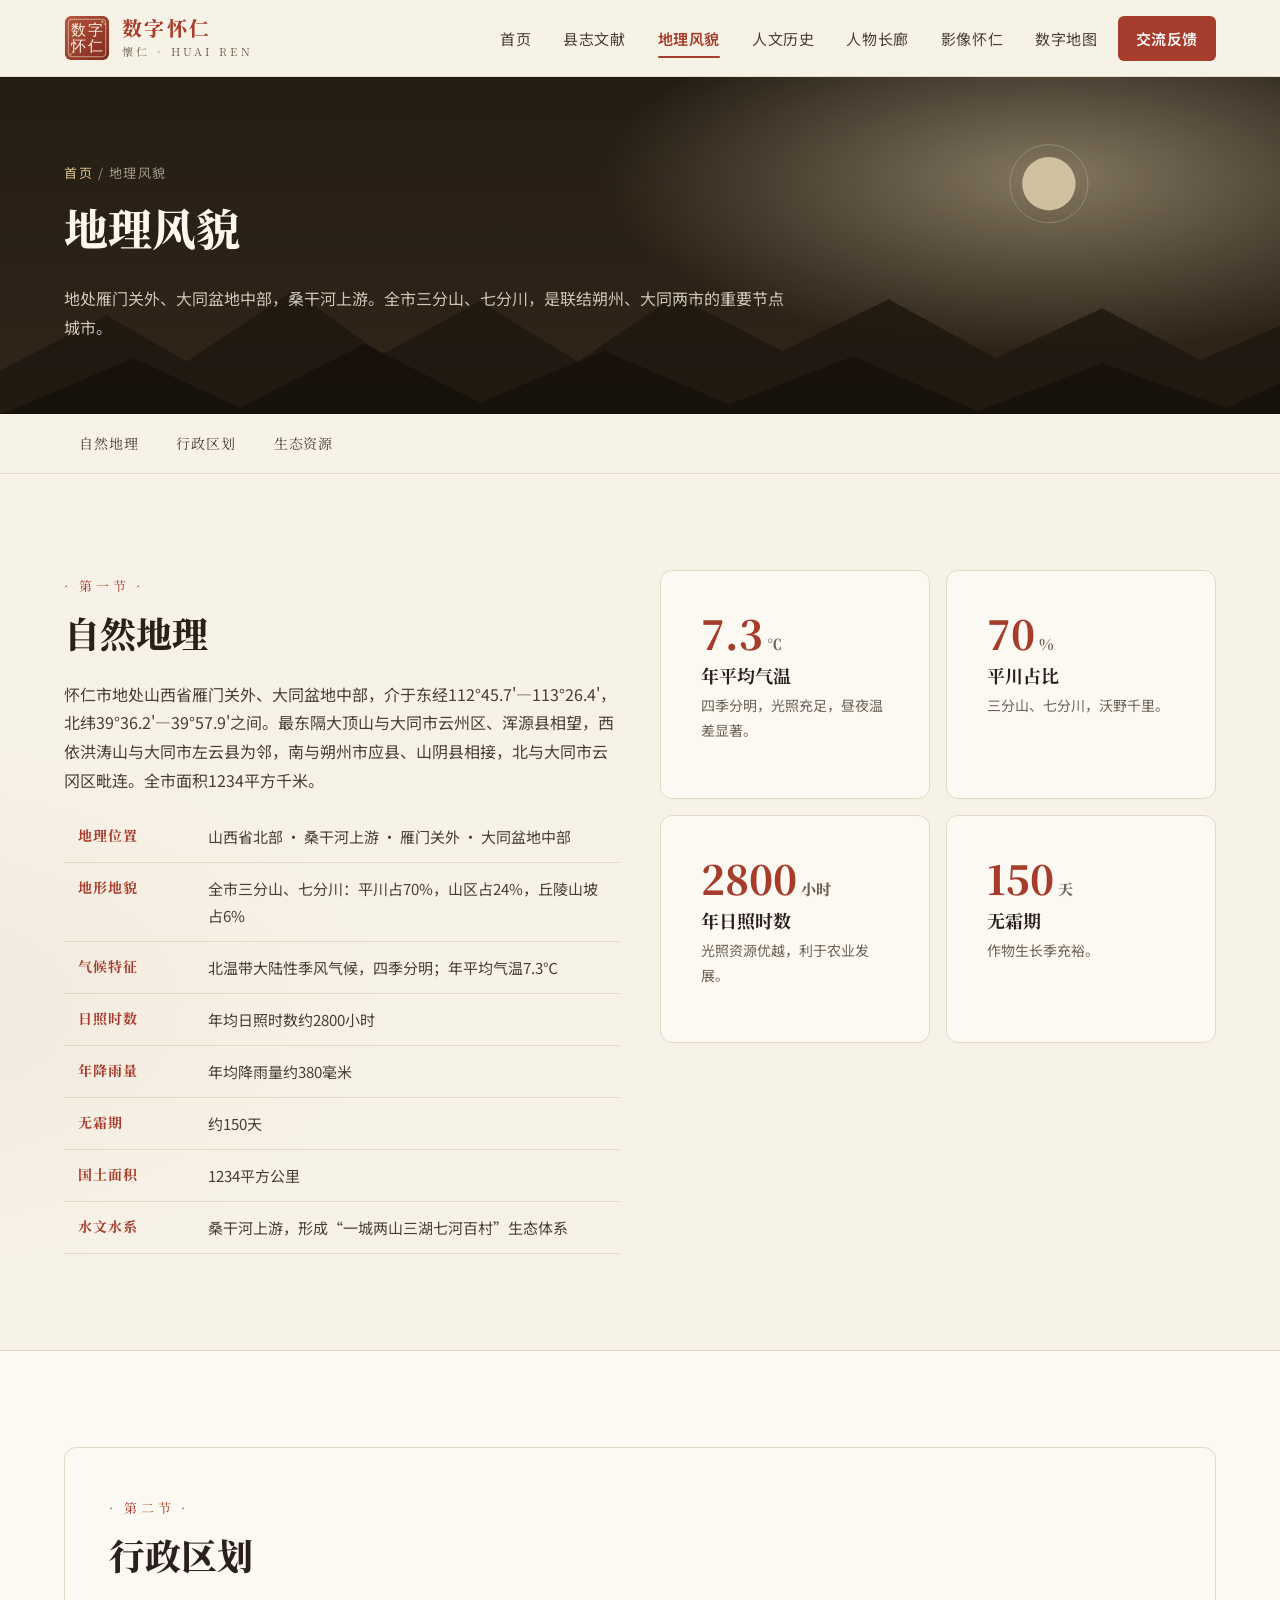
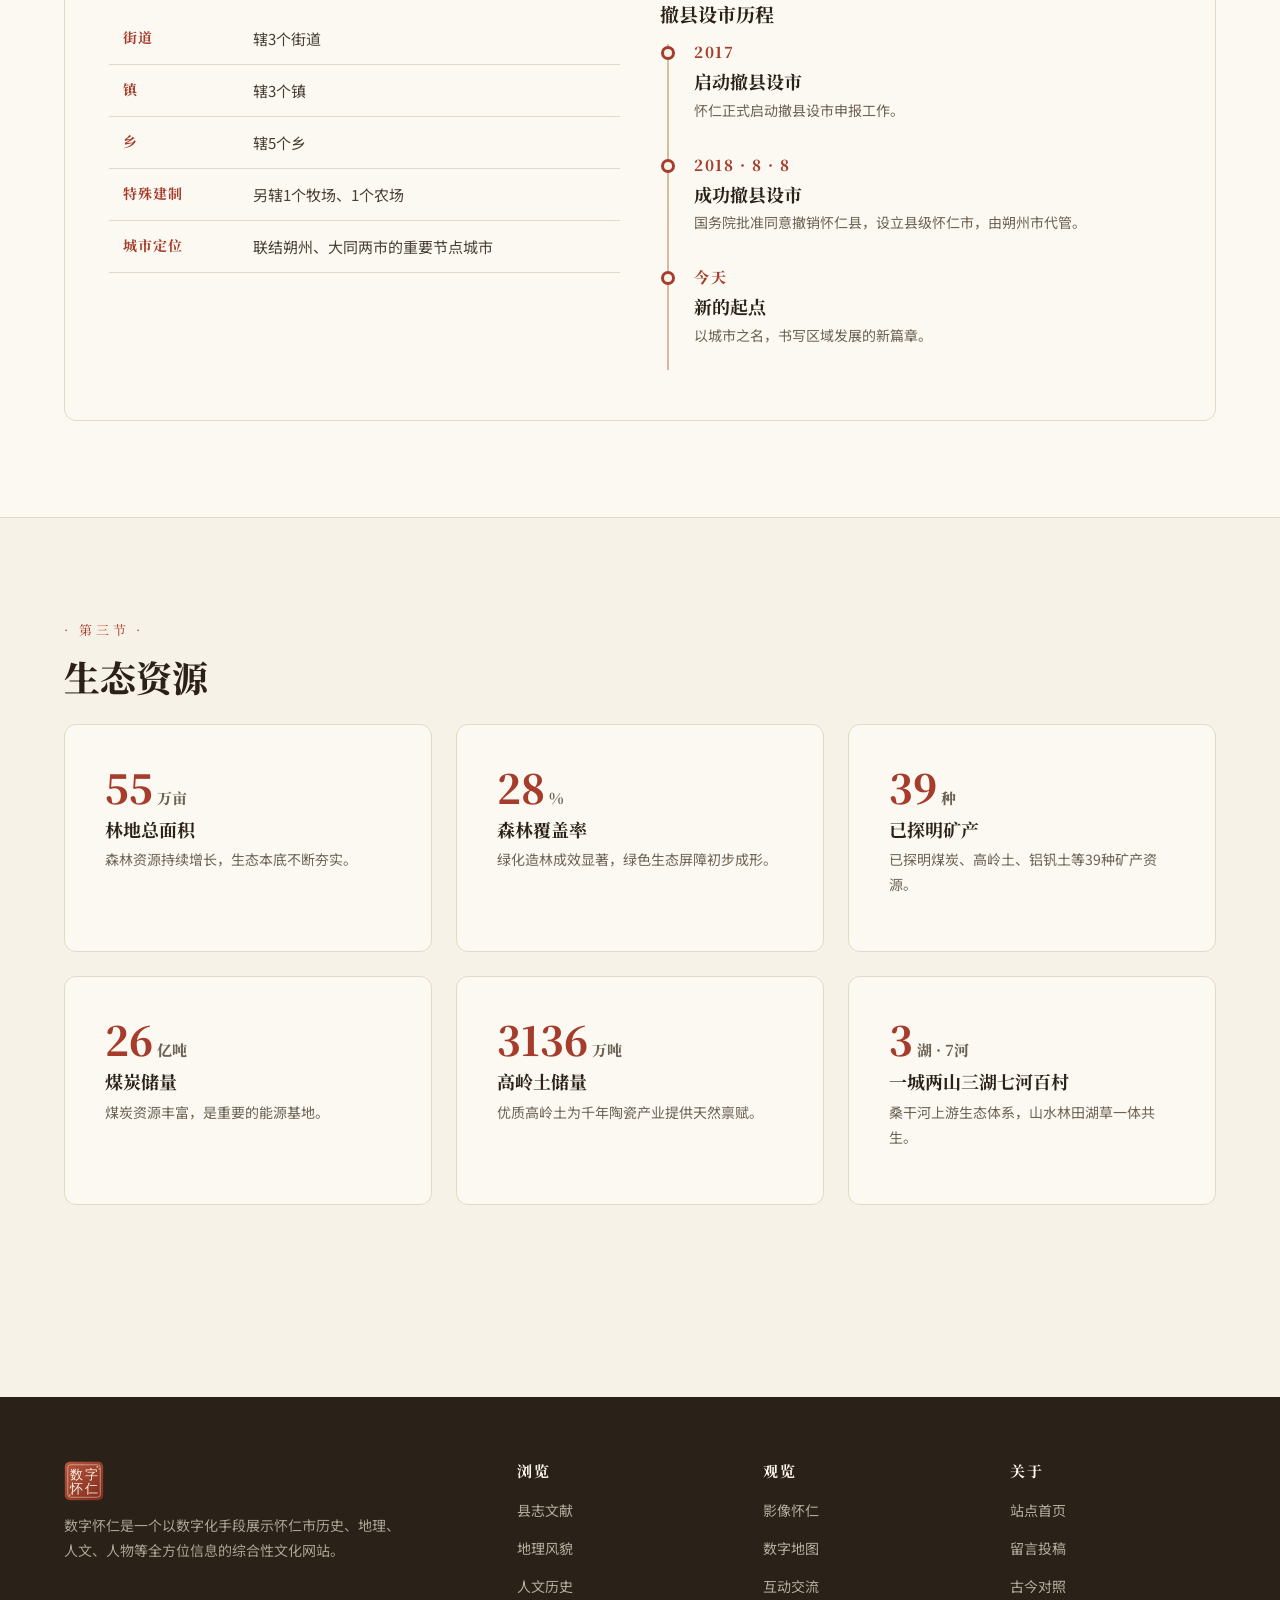
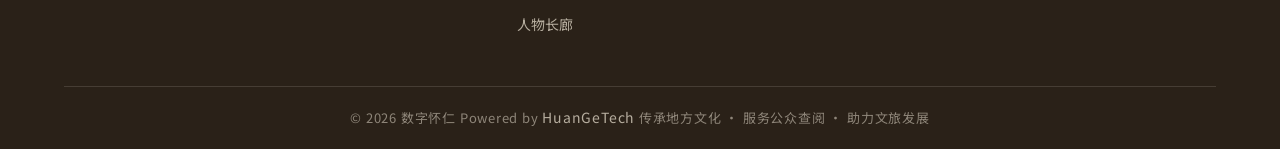
==== dili.html @ d7510fb6 "init" ====
<!DOCTYPE html>
<html lang="zh-CN">
<head>
<meta charset="UTF-8">
<meta name="viewport" content="width=device-width, initial-scale=1.0">
<title>地理风貌 · 数字怀仁</title>
<meta name="description" content="怀仁自然地理、行政区划与生态资源：一城两山三湖七河百村，三分山七分川的地理格局。">
<link rel="icon" href="assets/logo-seal.svg" type="image/svg+xml">
<link rel="preconnect" href="https://fonts.googleapis.com">
<link rel="preconnect" href="https://fonts.gstatic.com" crossorigin>
<link href="https://fonts.googleapis.com/css2?family=Noto+Sans+SC:wght@300;400;500;700&family=Noto+Serif+SC:wght@400;500;600;700;800&display=swap" rel="stylesheet">
<link rel="stylesheet" href="css/style.css">
</head>
<body>

<header class="site-header">
  <div class="container nav-inner">
    <a class="brand" href="index.html">
      <img class="brand-seal" src="assets/logo-seal.svg" alt="数字怀仁">
      <span class="brand-text">
        <span class="brand-title">数字怀仁</span><br>
        <span class="brand-sub">懷仁 · HUAI REN</span>
      </span>
    </a>
    <button class="nav-toggle" aria-label="打开菜单"><span></span><span></span><span></span></button>
    <nav class="nav">
      <a href="index.html" data-page="index.html">首页</a>
      <a href="zhixian.html" data-page="zhixian.html">县志文献</a>
      <a href="dili.html" data-page="dili.html">地理风貌</a>
      <a href="renwen.html" data-page="renwen.html">人文历史</a>
      <a href="renwu.html" data-page="renwu.html">人物长廊</a>
      <a href="yingxiang.html" data-page="yingxiang.html">影像怀仁</a>
      <a href="ditu.html" data-page="ditu.html">数字地图</a>
      <a class="nav-cta" href="hudong.html" data-page="hudong.html">交流反馈</a>
    </nav>
  </div>
</header>

<section class="page-hero">
  <img class="hero-art" src="assets/hero-ink.svg" alt="">
  <div class="container" style="position:relative">
    <p class="crumb"><a href="index.html">首页</a> / 地理风貌</p>
    <h1>地理风貌</h1>
    <p class="page-desc">地处雁门关外、大同盆地中部，桑干河上游。全市三分山、七分川，是联结朔州、大同两市的重要节点城市。</p>
  </div>
</section>

<nav class="sub-nav" aria-label="地理风貌子栏目">
  <div class="sub-nav-inner">
    <a href="#ziran">自然地理</a>
    <a href="#xingzheng">行政区划</a>
    <a href="#shengtai">生态资源</a>
  </div>
</nav>

<main>
  <!-- 自然地理 -->
  <section id="ziran" class="section">
    <div class="container">
      <div class="kv-grid">
        <div data-reveal>
          <span class="section-eyebrow">· 第一节 ·</span>
          <h2 class="section-title">自然地理</h2>
          <p style="color:var(--ink-2)">怀仁市地处山西省雁门关外、大同盆地中部，介于东经112°45.7'—113°26.4'，北纬39°36.2'—39°57.9'之间。最东隔大顶山与大同市云州区、浑源县相望，西依洪涛山与大同市左云县为邻，南与朔州市应县、山阴县相接，北与大同市云冈区毗连。全市面积1234平方千米。</p>
          <table class="kv-table" style="margin-top:16px">
            <tr><th>地理位置</th><td>山西省北部 · 桑干河上游 · 雁门关外 · 大同盆地中部</td></tr>
            <tr><th>地形地貌</th><td>全市三分山、七分川：平川占70%，山区占24%，丘陵山坡占6%</td></tr>
            <tr><th>气候特征</th><td>北温带大陆性季风气候，四季分明；年平均气温7.3℃</td></tr>
            <tr><th>日照时数</th><td>年均日照时数约2800小时</td></tr>
            <tr><th>年降雨量</th><td>年均降雨量约380毫米</td></tr>
            <tr><th>无霜期</th><td>约150天</td></tr>
            <tr><th>国土面积</th><td>1234平方公里</td></tr>
            <tr><th>水文水系</th><td>桑干河上游，形成“一城两山三湖七河百村”生态体系</td></tr>
          </table>
        </div>
        <div data-reveal>
          <div style="display:grid;grid-template-columns:1fr 1fr;gap:16px">
            <div class="info-card">
              <div class="ic-num">7.3<small>℃</small></div>
              <h3>年平均气温</h3>
              <p>四季分明，光照充足，昼夜温差显著。</p>
            </div>
            <div class="info-card">
              <div class="ic-num">70<small>%</small></div>
              <h3>平川占比</h3>
              <p>三分山、七分川，沃野千里。</p>
            </div>
            <div class="info-card">
              <div class="ic-num">2800<small>小时</small></div>
              <h3>年日照时数</h3>
              <p>光照资源优越，利于农业发展。</p>
            </div>
            <div class="info-card">
              <div class="ic-num">150<small>天</small></div>
              <h3>无霜期</h3>
              <p>作物生长季充裕。</p>
            </div>
          </div>
        </div>
      </div>
    </div>
  </section>

  <!-- 行政区划 -->
  <section id="xingzheng" class="section section-paper">
    <div class="container">
      <div class="article" data-reveal>
        <span class="section-eyebrow">· 第二节 ·</span>
        <h2 class="section-title">行政区划</h2>
        <div class="kv-grid" style="margin-top:20px">
          <div>
            <table class="kv-table">
              <tr><th>街道</th><td>辖3个街道</td></tr>
              <tr><th>镇</th><td>辖3个镇</td></tr>
              <tr><th>乡</th><td>辖5个乡</td></tr>
              <tr><th>特殊建制</th><td>另辖1个牧场、1个农场</td></tr>
              <tr><th>城市定位</th><td>联结朔州、大同两市的重要节点城市</td></tr>
            </table>
          </div>
          <div>
            <h3 style="font-size:19px">撤县设市历程</h3>
            <ul class="timeline">
              <li>
                <span class="tl-year">2017</span>
                <span class="tl-title">启动撤县设市</span>
                <p>怀仁正式启动撤县设市申报工作。</p>
              </li>
              <li>
                <span class="tl-year">2018 · 8 · 8</span>
                <span class="tl-title">成功撤县设市</span>
                <p>国务院批准同意撤销怀仁县，设立县级怀仁市，由朔州市代管。</p>
              </li>
              <li>
                <span class="tl-year">今天</span>
                <span class="tl-title">新的起点</span>
                <p>以城市之名，书写区域发展的新篇章。</p>
              </li>
            </ul>
          </div>
        </div>
      </div>
    </div>
  </section>

  <!-- 生态资源 -->
  <section id="shengtai" class="section">
    <div class="container">
      <span class="section-eyebrow" data-reveal>· 第三节 ·</span>
      <h2 class="section-title" data-reveal>生态资源</h2>
      <div class="cards-grid cols-3" style="margin-top:16px">
        <div class="info-card" data-reveal>
          <div class="ic-num">55<small>万亩</small></div>
          <h3>林地总面积</h3>
          <p>森林资源持续增长，生态本底不断夯实。</p>
        </div>
        <div class="info-card" data-reveal>
          <div class="ic-num">28<small>%</small></div>
          <h3>森林覆盖率</h3>
          <p>绿化造林成效显著，绿色生态屏障初步成形。</p>
        </div>
        <div class="info-card" data-reveal>
          <div class="ic-num">39<small>种</small></div>
          <h3>已探明矿产</h3>
          <p>已探明煤炭、高岭土、铝钒土等39种矿产资源。</p>
        </div>
        <div class="info-card" data-reveal>
          <div class="ic-num">26<small>亿吨</small></div>
          <h3>煤炭储量</h3>
          <p>煤炭资源丰富，是重要的能源基地。</p>
        </div>
        <div class="info-card" data-reveal>
          <div class="ic-num">3136<small>万吨</small></div>
          <h3>高岭土储量</h3>
          <p>优质高岭土为千年陶瓷产业提供天然禀赋。</p>
        </div>
        <div class="info-card" data-reveal>
          <div class="ic-num">3<small>湖 · 7河</small></div>
          <h3>一城两山三湖七河百村</h3>
          <p>桑干河上游生态体系，山水林田湖草一体共生。</p>
        </div>
      </div>
    </div>
  </section>
</main>

<footer class="site-footer">
  <div class="container">
    <div class="foot-grid">
      <div class="foot-about">
        <img class="foot-seal" src="assets/logo-seal.svg" alt="数字怀仁">
        <p>数字怀仁是一个以数字化手段展示怀仁市历史、地理、人文、人物等全方位信息的综合性文化网站。</p>
      </div>
      <div>
        <h4>浏览</h4>
        <ul>
          <li><a href="zhixian.html">县志文献</a></li>
          <li><a href="dili.html">地理风貌</a></li>
          <li><a href="renwen.html">人文历史</a></li>
          <li><a href="renwu.html">人物长廊</a></li>
        </ul>
      </div>
      <div>
        <h4>观览</h4>
        <ul>
          <li><a href="yingxiang.html">影像怀仁</a></li>
          <li><a href="ditu.html">数字地图</a></li>
          <li><a href="hudong.html">互动交流</a></li>
        </ul>
      </div>
      <div>
        <h4>关于</h4>
        <ul>
          <li><a href="index.html">站点首页</a></li>
          <li><a href="hudong.html#liuyan">留言投稿</a></li>
          <li><a href="ditu.html">古今对照</a></li>
        </ul>
      </div>
    </div>
    <div class="foot-bottom">
       © <span data-year>2026</span> 数字怀仁 Powered by <a href="https://huangetech.com">HuanGeTech</a> 传承地方文化 · 服务公众查阅 · 助力文旅发展 
    </div>
    </div>
  </div>
</footer>

<button class="to-top" aria-label="回到顶部">
  <svg width="18" height="18" viewBox="0 0 24 24" fill="none" stroke="currentColor" stroke-width="2" stroke-linecap="round" stroke-linejoin="round"><path d="M12 19V5M5 12l7-7 7 7"/></svg>
</button>

<script src="js/main.js"></script>
</body>
</html>
---- css/style.css ----
/* ============================================================
   数字怀仁 · 设计系统
   Theme: 古籍雅韵 Ink & Paper Editorial
   Paper 宣纸 / Ink 墨 / Vermilion 朱砂 / Gold 藤黄
   ============================================================ */

:root {
  /* surfaces */
  --paper: #f7f2e7;
  --paper-2: #fbf9f2;
  --paper-dark: #2a2118;
  --paper-dark-2: #3a2f22;

  /* ink text */
  --ink: #2b2118;
  --ink-2: #4a3e33;
  --ink-3: #6e6254;
  --ink-rev: #f2ead9;

  /* brand */
  --vermilion: #a63c2b;
  --vermilion-dark: #8a2f21;
  --vermilion-soft: #d9b8a0;
  --gold: #b8872c;
  --gold-soft: #dcc48a;

  /* lines */
  --border: #e3d9c5;
  --border-2: #cfc0a4;

  /* effects */
  --shadow-sm: 0 1px 2px rgba(42, 33, 24, 0.06);
  --shadow-md: 0 6px 18px rgba(42, 33, 24, 0.08);
  --shadow-lg: 0 16px 40px rgba(42, 33, 24, 0.14);
  --radius-sm: 6px;
  --radius-md: 12px;
  --radius-lg: 20px;

  /* type */
  --font-serif: "Noto Serif SC", "Songti SC", "STSong", "SimSun", serif;
  --font-sans: "Noto Sans SC", "PingFang SC", "Microsoft YaHei", "Microsoft YaHei UI", sans-serif;

  /* layout rhythm */
  --container: 1200px;
  --nav-h: 76px;
  --space-1: 8px;
  --space-2: 16px;
  --space-3: 24px;
  --space-4: 40px;
  --space-5: 64px;
  --space-6: 96px;
}

/* ---------- Reset ---------- */
*, *::before, *::after { box-sizing: border-box; }
html { scroll-behavior: smooth; scroll-padding-top: calc(var(--nav-h) + 12px); }
body {
  margin: 0;
  font-family: var(--font-sans);
  font-size: 16px;
  line-height: 1.8;
  color: var(--ink);
  background:
    radial-gradient(1200px 600px at 100% -100px, rgba(184, 135, 44, 0.06), transparent 60%),
    radial-gradient(900px 500px at -100px 30%, rgba(166, 60, 43, 0.05), transparent 55%),
    var(--paper);
  -webkit-font-smoothing: antialiased;
}
h1, h2, h3, h4, h5, h6 {
  font-family: var(--font-serif);
  line-height: 1.35;
  margin: 0 0 0.6em;
  color: var(--ink);
  font-weight: 700;
}
p { margin: 0 0 1em; }
a { color: var(--vermilion); text-decoration: none; transition: color 0.2s ease; }
a:hover { color: var(--vermilion-dark); }
img, svg { max-width: 100%; display: block; }
ul, ol { padding-left: 1.4em; }
::selection { background: rgba(166, 60, 43, 0.16); }

.container { max-width: var(--container); margin: 0 auto; padding: 0 var(--space-3); }

.u-serif { font-family: var(--font-serif); }

/* ============================================================
   Header / Nav
   ============================================================ */
.site-header {
  position: sticky;
  top: 0;
  z-index: 100;
  background: rgba(247, 242, 231, 0.92);
  backdrop-filter: blur(10px);
  border-bottom: 1px solid var(--border);
}
.nav-inner {
  height: var(--nav-h);
  display: flex;
  align-items: center;
  justify-content: space-between;
  gap: var(--space-3);
}
.brand { display: flex; align-items: center; gap: 12px; flex-shrink: 0; }
.brand-seal { width: 46px; height: 46px; border-radius: 9px; overflow: hidden; flex-shrink: 0; }
.brand-text { line-height: 1.2; }
.brand-title {
  font-family: var(--font-serif);
  font-size: 20px;
  font-weight: 800;
  letter-spacing: 0.12em;
  color: var(--vermilion);
}
.brand-sub { font-size: 11px; color: var(--ink-3); letter-spacing: 0.3em; font-family: var(--font-serif); }

.nav { display: flex; align-items: center; gap: calc(var(--space-1)); }
.nav > a {
  position: relative;
  padding: 8px 12px;
  font-size: 15px;
  color: var(--ink-2);
  border-radius: var(--radius-sm);
  letter-spacing: 0.04em;
}
.nav > a:hover { color: var(--vermilion); background: rgba(166, 60, 43, 0.06); }
.nav > a.is-current { color: var(--vermilion); font-weight: 600; }
.nav > a.is-current::after {
  content: "";
  position: absolute;
  left: 12px; right: 12px; bottom: 2px;
  height: 2px;
  background: var(--vermilion);
  border-radius: 2px;
}
.nav-cta {
  background: var(--vermilion);
  color: #fff !important;
  padding: 9px 18px !important;
  font-weight: 600;
  letter-spacing: 0.06em;
}
.nav-cta:hover { background: var(--vermilion-dark); color: #fff !important; }

.nav-toggle {
  display: none;
  flex-direction: column;
  gap: 5px;
  background: none;
  border: none;
  padding: 12px;
  cursor: pointer;
}
.nav-toggle span {
  width: 22px; height: 2px;
  background: var(--ink);
  border-radius: 2px;
  transition: transform 0.25s, opacity 0.25s;
}
body.menu-open .nav-toggle span:nth-child(1) { transform: translateY(7px) rotate(45deg); }
body.menu-open .nav-toggle span:nth-child(2) { opacity: 0; }
body.menu-open .nav-toggle span:nth-child(3) { transform: translateY(-7px) rotate(-45deg); }

/* ============================================================
   Buttons
   ============================================================ */
.btn {
  display: inline-flex;
  align-items: center;
  gap: 8px;
  padding: 11px 22px;
  border-radius: var(--radius-sm);
  border: 1px solid transparent;
  font-size: 15px;
  font-weight: 600;
  letter-spacing: 0.06em;
  cursor: pointer;
  transition: all 0.22s ease;
  font-family: var(--font-sans);
}
.btn-primary { background: var(--vermilion); color: #fff; }
.btn-primary:hover { background: var(--vermilion-dark); color: #fff; transform: translateY(-1px); box-shadow: var(--shadow-md); }
.btn-ghost { background: transparent; color: var(--ink); border-color: var(--border-2); }
.btn-ghost:hover { border-color: var(--vermilion); color: var(--vermilion); }
.btn-outline-light { background: transparent; color: var(--ink-rev); border-color: rgba(242, 234, 217, 0.5); }
.btn-outline-light:hover { border-color: #fff; color: #fff; }

/* ============================================================
   Hero
   ============================================================ */
.hero {
  position: relative;
  overflow: hidden;
  background: var(--paper-dark);
  color: var(--ink-rev);
}
.hero-art {
  position: absolute;
  inset: 0;
  opacity: 0.9;
}
.hero-content {
  position: relative;
  padding: 120px 0 96px;
  max-width: 780px;
}
.hero-kicker {
  display: inline-flex;
  align-items: center;
  gap: 10px;
  font-family: var(--font-serif);
  letter-spacing: 0.35em;
  font-size: 13px;
  color: var(--gold-soft);
  margin-bottom: var(--space-3);
}
.hero-kicker::before {
  content: "";
  width: 34px; height: 1px;
  background: var(--gold);
}
.hero h1 {
  font-size: clamp(38px, 6vw, 64px);
  color: #fdf8ec;
  margin-bottom: 20px;
  line-height: 1.25;
}
.hero h1 .u-hl { color: var(--gold-soft); }
.hero-lead {
  font-size: clamp(16px, 2vw, 18px);
  color: rgba(242, 234, 217, 0.85);
  max-width: 620px;
  margin-bottom: var(--space-4);
}
.hero-actions { display: flex; gap: var(--space-2); flex-wrap: wrap; }
.hero-stats {
  position: relative;
  display: grid;
  grid-template-columns: repeat(4, 1fr);
  border-top: 1px solid rgba(242, 234, 217, 0.18);
  margin-top: var(--space-5);
  padding-top: var(--space-4);
  gap: var(--space-3);
}
.hero-stat { text-align: center; }
.hero-stat b {
  display: block;
  font-family: var(--font-serif);
  font-size: 34px;
  font-weight: 800;
  color: #fdf8ec;
  line-height: 1.2;
}
.hero-stat span {
  font-size: 13px;
  color: rgba(242, 234, 217, 0.7);
  letter-spacing: 0.14em;
}

/* ============================================================
   Sections
   ============================================================ */
.section { padding: var(--space-6) 0; }
.section-paper { background: var(--paper-2); border-top: 1px solid var(--border); border-bottom: 1px solid var(--border); }
.section-head { max-width: 640px; margin-bottom: var(--space-5); }
.section-eyebrow {
  display: inline-block;
  font-family: var(--font-serif);
  font-size: 13px;
  letter-spacing: 0.3em;
  color: var(--vermilion);
  margin-bottom: 12px;
}
.section-title { font-size: clamp(26px, 4vw, 36px); font-weight: 800; }
.section-sub { color: var(--ink-3); font-size: 16px; }

/* ============================================================
   Module cards (home)
   ============================================================ */
.mod-grid {
  display: grid;
  grid-template-columns: repeat(4, 1fr);
  gap: var(--space-3);
}
.mod-card {
  position: relative;
  display: flex;
  flex-direction: column;
  padding: var(--space-4) var(--space-3);
  background: var(--paper-2);
  border: 1px solid var(--border);
  border-radius: var(--radius-md);
  transition: all 0.28s ease;
  overflow: hidden;
  color: var(--ink);
}
.mod-card::before {
  content: "";
  position: absolute;
  inset: 0 0 auto 0;
  height: 3px;
  background: linear-gradient(90deg, var(--vermilion), var(--gold));
  opacity: 0;
  transition: opacity 0.28s;
}
.mod-card:hover {
  transform: translateY(-4px);
  box-shadow: var(--shadow-md);
  border-color: var(--border-2);
}
.mod-card:hover::before { opacity: 1; }
.mod-card .mod-tag {
  font-family: var(--font-serif);
  font-size: 12px;
  letter-spacing: 0.28em;
  color: var(--vermilion);
  margin-bottom: 14px;
}
.mod-card h3 { font-size: 21px; margin-bottom: 8px; }
.mod-card p { color: var(--ink-3); font-size: 14px; margin-bottom: 18px; flex-grow: 1; }
.mod-card .mod-more { font-size: 13px; font-weight: 600; letter-spacing: 0.1em; }
.mod-card .mod-more::after { content: "→"; margin-left: 6px; transition: margin-left 0.22s; }
.mod-card:hover .mod-more::after { margin-left: 12px; }

/* ============================================================
   Page hero (sub pages)
   ============================================================ */
.page-hero {
  position: relative;
  background: var(--paper-dark);
  color: var(--ink-rev);
  padding: 84px 0 56px;
  overflow: hidden;
}
.page-hero .crumb {
  font-size: 13px;
  letter-spacing: 0.12em;
  color: rgba(242, 234, 217, 0.6);
  margin-bottom: 14px;
}
.page-hero .crumb a { color: var(--gold-soft); }
.page-hero h1 {
  color: #fdf8ec;
  font-size: clamp(30px, 4.5vw, 44px);
  font-weight: 800;
}
.page-hero .page-desc {
  max-width: 720px;
  color: rgba(242, 234, 217, 0.82);
  font-size: 16px;
}

/* Sub nav (anchors) */
.sub-nav {
  position: sticky;
  top: var(--nav-h);
  z-index: 50;
  background: rgba(247, 242, 231, 0.95);
  backdrop-filter: blur(8px);
  border-bottom: 1px solid var(--border);
}
.sub-nav-inner {
  display: flex;
  gap: var(--space-1);
  overflow-x: auto;
  padding: 10px var(--space-3);
  max-width: var(--container);
  margin: 0 auto;
  scrollbar-width: none;
}
.sub-nav-inner::-webkit-scrollbar { display: none; }
.sub-nav-inner a {
  flex-shrink: 0;
  font-family: var(--font-serif);
  font-size: 14px;
  color: var(--ink-2);
  padding: 6px 14px;
  border-radius: 999px;
  border: 1px solid transparent;
  letter-spacing: 0.06em;
}
.sub-nav-inner a:hover { color: var(--vermilion); border-color: var(--border-2); }

/* ============================================================
   Content blocks
   ============================================================ */
.prose { max-width: 800px; }
.prose p { color: var(--ink-2); font-size: 16px; }
.prose strong { color: var(--vermilion); }
.prose h2, .prose h3 { margin-top: 1.6em; }

.article {
  background: var(--paper-2);
  border: 1px solid var(--border);
  border-radius: var(--radius-md);
  padding: clamp(24px, 4vw, 44px);
}
.article-lead {
  font-size: 18px;
  color: var(--ink);
  border-left: 3px solid var(--vermilion);
  padding-left: 16px;
  line-height: 1.9;
  font-family: var(--font-serif);
}

.kv-grid { display: grid; grid-template-columns: 1fr 1fr; gap: var(--space-4); align-items: start; }
.kv-table { width: 100%; border-collapse: collapse; margin-top: 12px; }
.kv-table th, .kv-table td { text-align: left; padding: 12px 14px; border-bottom: 1px solid var(--border); vertical-align: top; }
.kv-table th { width: 130px; font-family: var(--font-serif); color: var(--vermilion); font-weight: 700; font-size: 14px; letter-spacing: 0.08em; }
.kv-table td { color: var(--ink-2); font-size: 15px; }

/* Info cards */
.info-card {
  background: var(--paper-2);
  border: 1px solid var(--border);
  border-radius: var(--radius-md);
  padding: var(--space-4);
  transition: box-shadow 0.25s;
}
.info-card:hover { box-shadow: var(--shadow-md); }
.info-card .ic-num {
  font-family: var(--font-serif);
  font-size: 40px;
  font-weight: 800;
  color: var(--vermilion);
  line-height: 1.1;
}
.info-card .ic-num small { font-size: 15px; color: var(--ink-3); margin-left: 4px; }
.info-card h3 { font-size: 18px; margin: 8px 0 6px; }
.info-card p { color: var(--ink-3); font-size: 14px; }

/* Highlight banner */
.spot-banner {
  background: linear-gradient(135deg, var(--vermilion) 0%, var(--vermilion-dark) 100%);
  color: #fff;
  border-radius: var(--radius-lg);
  padding: var(--space-5);
  position: relative;
  overflow: hidden;
}
.spot-banner::after {
  content: "旺";
  position: absolute;
  right: -20px; bottom: -60px;
  font-family: var(--font-serif);
  font-size: 260px;
  color: rgba(255, 255, 255, 0.08);
  line-height: 1;
}
.spot-banner .tag {
  font-family: var(--font-serif);
  letter-spacing: 0.3em;
  font-size: 12px;
  color: rgba(255, 255, 255, 0.85);
  border: 1px solid rgba(255,255,255,0.4);
  padding: 4px 12px;
  border-radius: 999px;
  display: inline-block;
  margin-bottom: 16px;
}
.spot-banner h2 { color: #fff; font-size: clamp(24px, 3.5vw, 32px); position: relative; z-index: 1; }
.spot-banner p { color: rgba(255, 255, 255, 0.9); max-width: 560px; position: relative; z-index: 1; }

/* ============================================================
   Timeline (history)
   ============================================================ */
.timeline {
  position: relative;
  list-style: none;
  padding: 0;
  margin: 0;
}
.timeline::before {
  content: "";
  position: absolute;
  left: 7px; top: 6px; bottom: 6px;
  width: 2px;
  background: linear-gradient(var(--border-2), var(--vermilion-soft));
}
.timeline li { position: relative; padding: 0 0 28px 34px; }
.timeline li::before {
  content: "";
  position: absolute;
  left: 1px; top: 8px;
  width: 14px; height: 14px;
  border-radius: 50%;
  background: var(--paper);
  border: 3px solid var(--vermilion);
}
.timeline .tl-year {
  font-family: var(--font-serif);
  color: var(--vermilion);
  font-weight: 800;
  display: block;
  font-size: 15px;
  letter-spacing: 0.1em;
}
.timeline .tl-title { font-family: var(--font-serif); font-size: 18px; font-weight: 700; margin: 2px 0 4px; }
.timeline p { color: var(--ink-3); font-size: 14px; margin-bottom: 0; }

/* ============================================================
   Cards (people / sites / docs)
   ============================================================ */
.cards-grid { display: grid; grid-template-columns: repeat(3, 1fr); gap: var(--space-3); }
.cards-grid.cols-2 { grid-template-columns: repeat(2, 1fr); }
.cards-grid.cols-4 { grid-template-columns: repeat(4, 1fr); }

.person-card {
  background: var(--paper-2);
  border: 1px solid var(--border);
  border-radius: var(--radius-md);
  padding: var(--space-4);
  position: relative;
  transition: all 0.25s;
}
.person-card:hover { transform: translateY(-4px); box-shadow: var(--shadow-md); }
.person-card .pc-role {
  font-family: var(--font-serif);
  font-size: 12px;
  color: var(--gold);
  letter-spacing: 0.24em;
  margin-bottom: 10px;
}
.person-card h3 { font-size: 20px; margin-bottom: 10px; }
.person-card h3 .pc-era {
  font-size: 12px;
  color: var(--ink-3);
  font-weight: 400;
  font-family: var(--font-sans);
  margin-left: 8px;
  letter-spacing: 0.05em;
}
.person-card p { color: var(--ink-3); font-size: 14px; margin-bottom: 0; }

.doc-card {
  display: flex;
  gap: 18px;
  background: var(--paper-2);
  border: 1px solid var(--border);
  border-radius: var(--radius-md);
  padding: 22px 24px;
  transition: all 0.25s;
  align-items: center;
}
.doc-card:hover { box-shadow: var(--shadow-md); transform: translateY(-3px); }
.doc-thumb {
  width: 58px; height: 74px;
  background: linear-gradient(160deg, #f3e7ce, #e0cfa6);
  border: 1px solid var(--border-2);
  border-radius: 6px;
  flex-shrink: 0;
  position: relative;
  display: grid;
  place-items: center;
}
.doc-thumb::after {
  content: "";
  position: absolute;
  inset: 8px 5px;
  border: 1px solid rgba(166, 60, 43, 0.28);
  border-radius: 3px;
}
.doc-thumb svg { width: 20px; height: 20px; color: var(--vermilion); z-index: 1; }
.doc-card h3 { font-size: 17px; margin-bottom: 3px; }
.doc-card .doc-meta { font-size: 13px; color: var(--ink-3); margin-bottom: 2px; }
.doc-card .doc-desc { font-size: 13px; color: var(--ink-3); }

/* photo cards */
.map-figure {
  margin: var(--space-4) 0 0;
  padding: 0;
  border: 1px solid var(--border);
  border-radius: var(--radius-md);
  overflow: hidden;
  background: var(--paper-2);
}
.map-figure img {
  width: 100%;
  height: auto;
  display: block;
}
.map-figure figcaption {
  font-family: var(--font-serif);
  font-size: 13px;
  letter-spacing: 0.14em;
  color: var(--ink-3);
  text-align: center;
  padding: 12px 16px;
  border-top: 1px solid var(--border);
}

.photo-card {
  position: relative;
  border-radius: var(--radius-md);
  overflow: hidden;
  aspect-ratio: 4 / 3;
  background: var(--paper-dark-2);
  border: 1px solid var(--border);
  transition: transform 0.3s ease, box-shadow 0.3s;
}
.photo-card:hover { transform: translateY(-4px); box-shadow: var(--shadow-lg); }
.photo-card .ph-fill { position: absolute; inset: 0; }
.photo-card .ph-cap {
  position: absolute;
  inset: auto 0 0 0;
  padding: 40px 16px 14px;
  background: linear-gradient(transparent, rgba(42, 33, 24, 0.82));
  color: #f5eedf;
  font-family: var(--font-serif);
  font-size: 15px;
  letter-spacing: 0.06em;
}
.photo-card .ph-cap small { display: block; font-family: var(--font-sans); font-size: 12px; color: rgba(245, 238, 223, 0.75); font-weight: 400; margin-top: 2px; }

.video-card {
  position: relative;
  border-radius: var(--radius-md);
  overflow: hidden;
  aspect-ratio: 4 / 3;
  background: var(--paper-dark-2);
  border: 1px solid var(--border);
  transition: transform 0.3s ease, box-shadow 0.3s;
}
.video-card:hover { transform: translateY(-4px); box-shadow: var(--shadow-lg); }
.video-card .vd-fill { position: absolute; inset: 0; }
.video-card .vd-play {
  position: absolute;
  inset: 0;
  margin: auto;
  width: 56px;
  height: 56px;
  border-radius: 50%;
  background: rgba(166, 60, 43, 0.92);
  border: 2px solid rgba(245, 238, 223, 0.85);
  display: flex;
  align-items: center;
  justify-content: center;
  transition: transform 0.3s, background 0.3s;
}
.video-card:hover .vd-play { transform: scale(1.1); background: var(--vermilion); }
.video-card .vd-play svg { margin-left: 3px; }
.video-card .vd-duration {
  position: absolute;
  top: 10px;
  right: 10px;
  font-family: var(--font-sans);
  font-size: 12px;
  letter-spacing: 0.06em;
  color: #f5eedf;
  background: rgba(42, 33, 24, 0.72);
  padding: 2px 8px;
  border-radius: 999px;
}
.video-card.video-card-embed iframe {
  position: absolute;
  inset: 0;
  width: 100%;
  height: 100%;
  border: 0;
  display: block;
}
.video-card.video-card-link { text-decoration: none; }
.video-card .vd-title {
  position: absolute;
  inset: 0;
  display: flex;
  align-items: center;
  justify-content: center;
  padding: 44px 20px 40px;
  text-align: center;
  font-family: var(--font-serif);
  font-size: 17px;
  line-height: 1.7;
  letter-spacing: 0.06em;
  color: #f5eedf;
  background: linear-gradient(160deg, rgba(42,33,24,.15), rgba(42,33,24,.72));
}

.gallery-cat { margin-bottom: var(--space-5); }
.gallery-cat:last-child { margin-bottom: 0; }
.gallery-cat-head {
  display: flex;
  align-items: baseline;
  justify-content: space-between;
  gap: 14px;
  flex-wrap: wrap;
  margin-bottom: var(--space-3);
  padding-bottom: 12px;
  border-bottom: 1px solid var(--border);
}
.gallery-cat-head .cat-tag {
  font-family: var(--font-serif);
  font-size: 19px;
  font-weight: 700;
  letter-spacing: 0.06em;
  color: var(--ink);
}
.gallery-cat-head .cat-tag::before {
  content: "";
  display: inline-block;
  width: 6px;
  height: 6px;
  border-radius: 50%;
  background: var(--vermilion);
  margin-right: 10px;
  vertical-align: middle;
}
.gallery-cat-head small { color: var(--ink-3); font-size: 13px; letter-spacing: 0.08em; }
.gallery-grid {
  display: grid;
  grid-template-columns: repeat(3, 1fr);
  gap: var(--space-3);
}
.gallery-grid img {
  width: 100%;
  aspect-ratio: 4 / 3;
  object-fit: cover;
  display: block;
  border-radius: var(--radius-md);
  border: 1px solid var(--border);
  background: var(--paper-dark-2);
  transition: transform 0.3s ease, box-shadow 0.3s;
}
.gallery-grid img:hover { transform: translateY(-4px); box-shadow: var(--shadow-lg); }

.badge {
  display: inline-block;
  font-family: var(--font-serif);
  font-size: 12px;
  letter-spacing: 0.24em;
  color: var(--vermilion);
  border: 1px solid var(--vermilion-soft);
  background: rgba(166, 60, 43, 0.05);
  border-radius: 999px;
  padding: 3px 12px;
  margin: 0 6px 6px 0;
}

/* ============================================================
   Forms
   ============================================================ */
.field { margin-bottom: var(--space-3); }
.field label {
  display: block;
  font-family: var(--font-serif);
  font-size: 14px;
  letter-spacing: 0.08em;
  color: var(--ink-2);
  margin-bottom: 8px;
}
.field input, .field textarea, .field select {
  width: 100%;
  padding: 12px 14px;
  font-size: 15px;
  font-family: var(--font-sans);
  color: var(--ink);
  background: var(--paper-2);
  border: 1px solid var(--border-2);
  border-radius: var(--radius-sm);
  transition: border-color 0.2s, box-shadow 0.2s;
}
.field input:focus, .field textarea:focus, .field select:focus {
  outline: none;
  border-color: var(--vermilion);
  box-shadow: 0 0 0 3px rgba(166, 60, 43, 0.12);
}
.form-note { font-size: 13px; color: var(--ink-3); margin-top: 6px; }
.form-success {
  display: none;
  background: rgba(60, 120, 70, 0.08);
  border: 1px solid rgba(60, 120, 70, 0.35);
  color: #2f5c39;
  border-radius: var(--radius-sm);
  padding: 14px 18px;
  font-size: 15px;
  margin-top: 14px;
}
.form-success.show { display: block; animation: fadeUp 0.4s ease; }

/* FAQ accordion */
.faq-item { border-bottom: 1px solid var(--border); }
.faq-q {
  width: 100%;
  display: flex;
  justify-content: space-between;
  align-items: center;
  gap: 16px;
  background: none;
  border: none;
  padding: 20px 0;
  text-align: left;
  cursor: pointer;
  font-family: var(--font-serif);
  font-size: 17px;
  font-weight: 700;
  color: var(--ink);
}
.faq-q .faq-icon {
  color: var(--vermilion);
  transition: transform 0.25s;
  flex-shrink: 0;
  font-size: 20px;
  line-height: 1;
}
.faq-item.open .faq-icon { transform: rotate(45deg); }
.faq-a {
  max-height: 0;
  overflow: hidden;
  transition: max-height 0.3s ease;
}
.faq-a p { padding: 0 0 20px; color: var(--ink-3); margin: 0; }

/* ============================================================
   Map
   ============================================================ */
.map-shell { border: 1px solid var(--border); border-radius: var(--radius-lg); overflow: hidden; background: var(--paper-2); }
.map-legend {
  display: flex;
  flex-wrap: wrap;
  gap: 16px;
  padding: 14px 18px;
  border-bottom: 1px solid var(--border);
  font-size: 13px;
  color: var(--ink-2);
}
.map-legend .lg-item { display: inline-flex; align-items: center; gap: 7px; }
.map-legend .lg-dot { width: 11px; height: 11px; border-radius: 50%; display: inline-block; }
.map-legend .lg-dot.g-radar { background: var(--vermilion); box-shadow: 0 0 0 3px rgba(166,60,43,.18); }
.map-legend .lg-dot.g-shrine { background: var(--gold); box-shadow: 0 0 0 3px rgba(184,135,44,.18); }
.map-legend .lg-dot.g-city { background: var(--ink-2); box-shadow: 0 0 0 3px rgba(74,62,51,.14); }
.map-svg { width: 100%; height: auto; display: block; }
.map-frame { width: 100%; height: 480px; border: 0; display: block; }
.pano-wrap { position: relative; height: 0; padding-bottom: 75%; overflow: hidden; background: #14100c; }
.pano-wrap .pano-frame { position: absolute; inset: 0; width: 100%; height: 100%; border: 0; display: block; }
.map-point {
  cursor: pointer;
  transition: transform 0.2s;
}
.map-point circle.pulse { animation: pulse 2s infinite ease-out; transform-origin: center; transform-box: fill-box; }
@keyframes pulse {
  0%   { transform: scale(1);   opacity: 0.9; }
  70%  { transform: scale(2.6); opacity: 0; }
  100% { transform: scale(2.6); opacity: 0; }
}
.map-tip {
  position: absolute;
  pointer-events: none;
  background: var(--paper-dark);
  color: var(--ink-rev);
  border-radius: var(--radius-sm);
  padding: 10px 14px;
  font-size: 13px;
  opacity: 0;
  transform: translateY(6px);
  transition: opacity 0.2s, transform 0.2s;
  z-index: 10;
  box-shadow: var(--shadow-lg);
  max-width: 240px;
}
.map-tip.show { opacity: 1; transform: translateY(0); }
.map-tip b { color: var(--gold-soft); font-family: var(--font-serif); display: block; margin-bottom: 2px; font-size: 14px; }

/* ============================================================
   Footer
   ============================================================ */
.site-footer { background: var(--paper-dark); color: rgba(242, 234, 217, 0.75); padding: var(--space-5) 0 0; margin-top: var(--space-6); }
.foot-grid {
  display: grid;
  grid-template-columns: 2fr 1fr 1fr 1fr;
  gap: var(--space-4);
  padding-bottom: var(--space-4);
}
.site-footer h4 {
  color: #fdf8ec;
  font-size: 15px;
  letter-spacing: 0.14em;
  margin-bottom: 14px;
}
.site-footer ul { list-style: none; padding: 0; margin: 0; }
.site-footer li { margin-bottom: 9px; }
.site-footer a { color: rgba(242, 234, 217, 0.7); font-size: 14px; }
.site-footer a:hover { color: var(--gold-soft); }
.foot-about p { font-size: 14px; color: rgba(242, 234, 217, 0.65); max-width: 340px; }
.foot-seal { width: 40px; height: 40px; margin-bottom: 12px; }
.foot-bottom {
  border-top: 1px solid rgba(242, 234, 217, 0.14);
  padding: 18px 0;
  text-align: center;
  font-size: 13px;
  color: rgba(242, 234, 217, 0.5);
  letter-spacing: 0.06em;
}

/* ============================================================
   Reveal / motion
   ============================================================ */
[data-reveal] {
  opacity: 0;
  transform: translateY(26px);
  transition: opacity 0.7s cubic-bezier(0.16, 1, 0.3, 1), transform 0.7s cubic-bezier(0.16, 1, 0.3, 1);
}
[data-reveal].revealed { opacity: 1; transform: none; }

/* back to top */
.to-top {
  position: fixed;
  right: 22px; bottom: 22px;
  width: 44px; height: 44px;
  border-radius: 50%;
  background: var(--vermilion);
  color: #fff;
  border: none;
  cursor: pointer;
  opacity: 0;
  transform: translateY(12px);
  pointer-events: none;
  transition: all 0.3s ease;
  box-shadow: var(--shadow-lg);
  z-index: 90;
}
.to-top.show { opacity: 1; transform: none; pointer-events: auto; }
.to-top:hover { background: var(--vermilion-dark); }

/* ============================================================
   Responsive
   ============================================================ */
@media (max-width: 1024px) {
  .mod-grid { grid-template-columns: repeat(2, 1fr); }
  .cards-grid { grid-template-columns: repeat(2, 1fr); }
  .cards-grid.cols-4 { grid-template-columns: repeat(2, 1fr); }
  .gallery-grid { grid-template-columns: repeat(2, 1fr); }
  .foot-grid { grid-template-columns: 1fr 1fr; }
}
@media (max-width: 768px) {
  :root { --nav-h: 64px; }
  .nav-toggle { display: flex; }
  .nav {
    position: fixed;
    inset: var(--nav-h) 0 auto 0;
    flex-direction: column;
    align-items: stretch;
    gap: 4px;
    background: var(--paper-2);
    padding: var(--space-2);
    border-bottom: 1px solid var(--border);
    box-shadow: var(--shadow-lg);
    transform: translateY(-120%);
    transition: transform 0.3s ease;
    z-index: 99;
  }
  body.menu-open .nav { transform: none; }
  body.menu-open { overflow: hidden; }
  .nav > a { padding: 14px 12px; font-size: 16px; }
  .nav > a.is-current::after { display: none; }
  .hero-stats { grid-template-columns: repeat(2, 1fr); row-gap: var(--space-3); }
  .hero-content { padding: 80px 0 64px; }
  .kv-grid { grid-template-columns: 1fr; gap: var(--space-3); }
  .cards-grid, .cards-grid.cols-2 { grid-template-columns: 1fr; }
  .gallery-grid { grid-template-columns: repeat(2, 1fr); }
  .section { padding: var(--space-5) 0; }
  .foot-grid { grid-template-columns: 1fr; }
}
@media (max-width: 520px) {
  .mod-grid { grid-template-columns: 1fr; }
  .cards-grid.cols-4 { grid-template-columns: 1fr; }
  .gallery-grid { grid-template-columns: 1fr; }
  .map-frame { height: 320px; }
  .hero-actions .btn { flex: 1; justify-content: center; }
}

/* ============================================================
   Reduced motion
   ============================================================ */
@media (prefers-reduced-motion: reduce) {
  html { scroll-behavior: auto; }
  * { animation: none !important; transition: none !important; }
  [data-reveal] { opacity: 1; transform: none; }
}

@keyframes fadeUp {
  from { opacity: 0; transform: translateY(8px); }
  to   { opacity: 1; transform: none; }
}
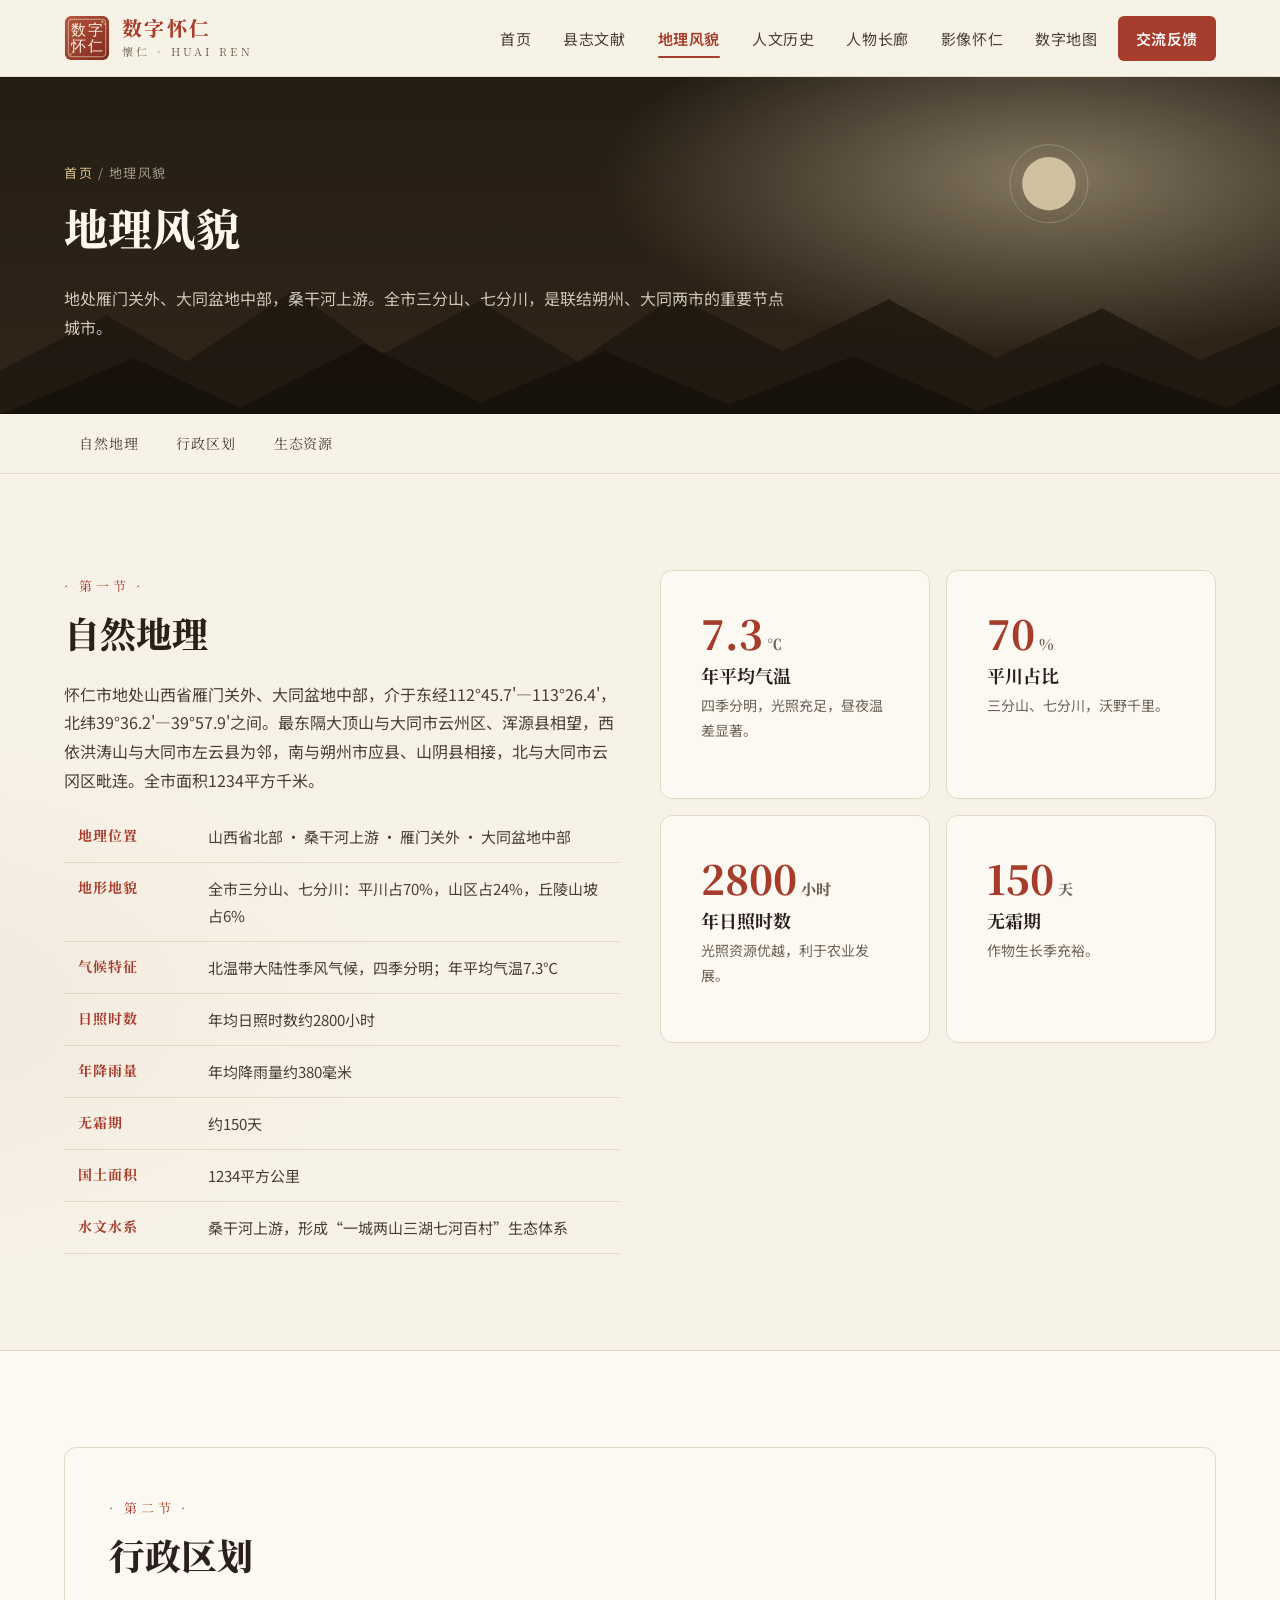
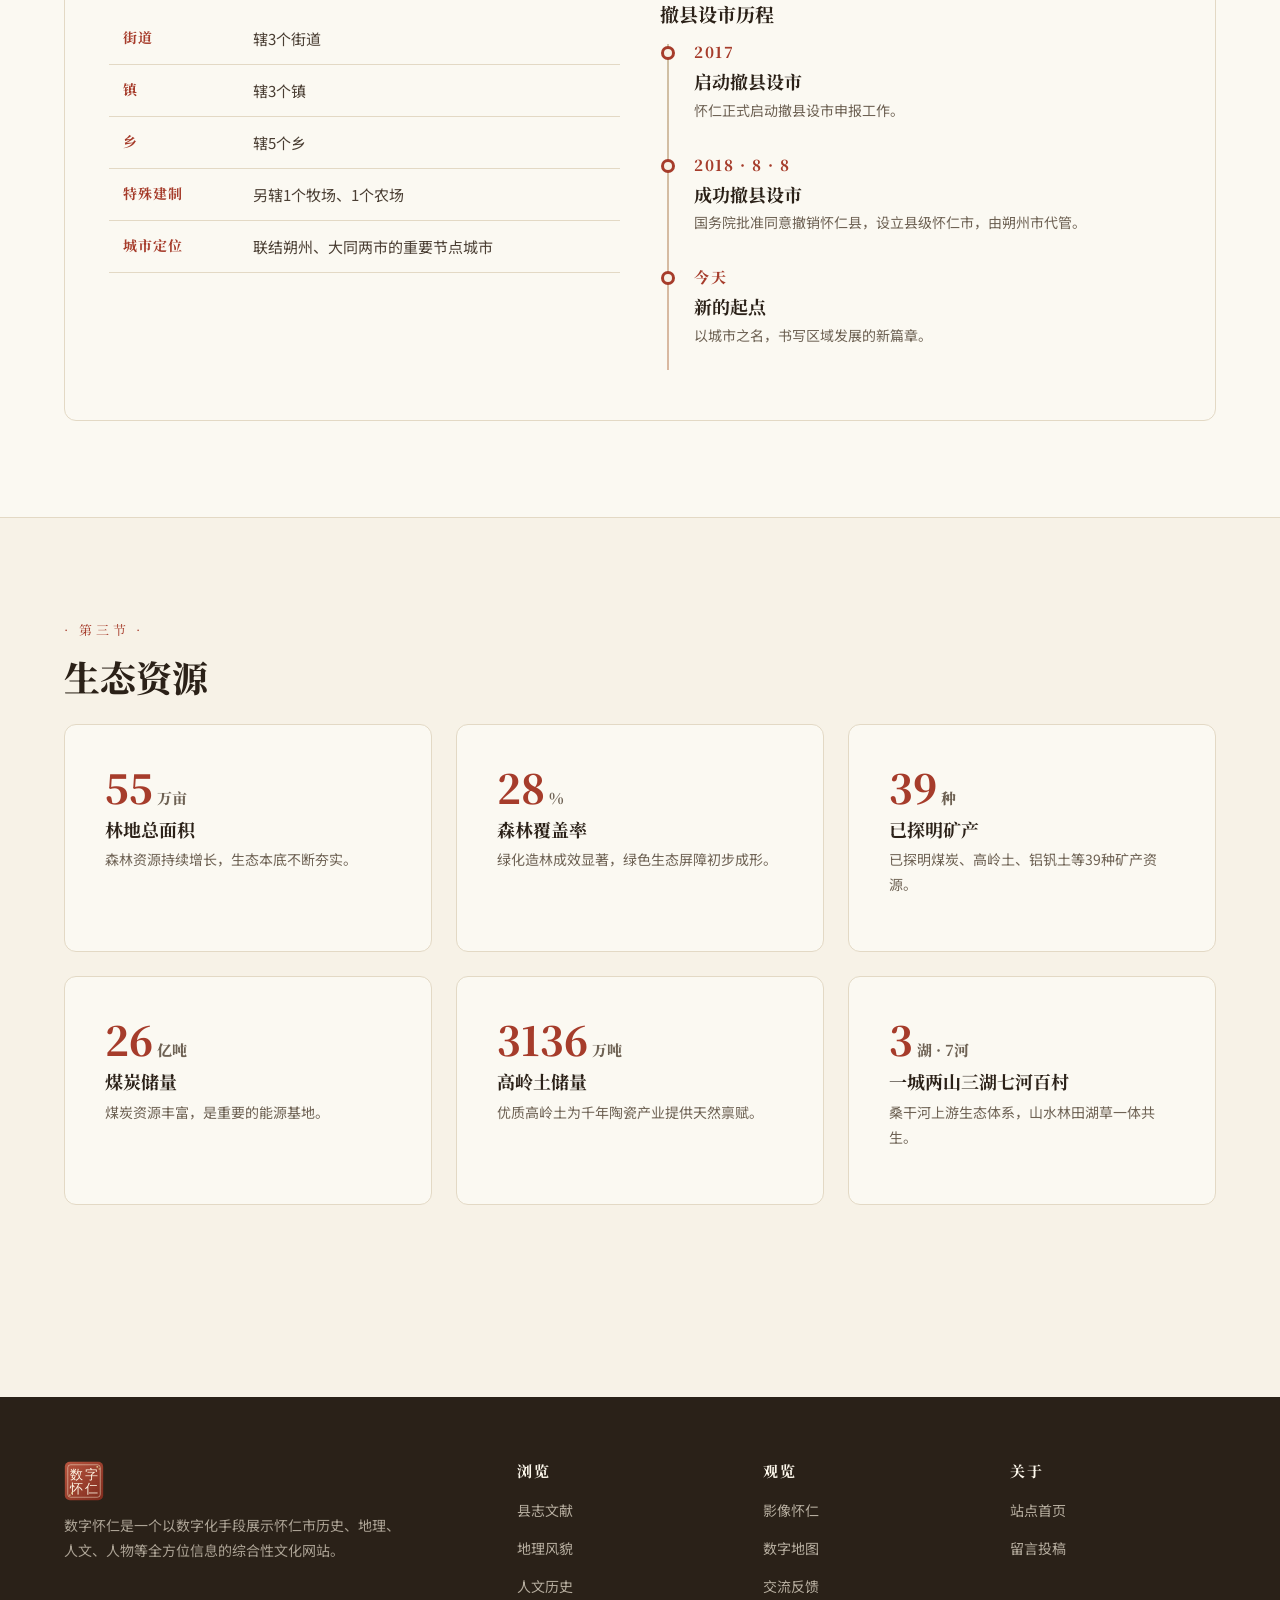
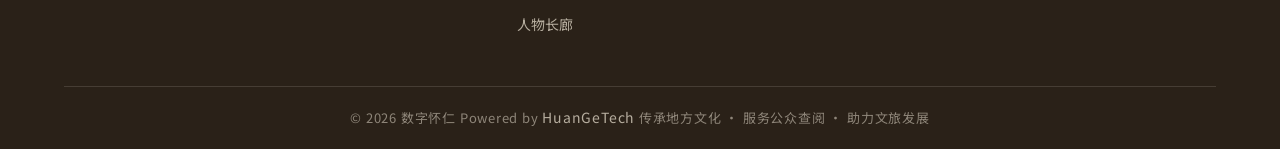
==== commit a85d9e6b: "push" ====
--- a/dili.html
+++ b/dili.html
@@ -204,7 +204,7 @@
         <ul>
           <li><a href="yingxiang.html">影像怀仁</a></li>
           <li><a href="ditu.html">数字地图</a></li>
-          <li><a href="hudong.html">互动交流</a></li>
+          <li><a href="hudong.html"> 交流反馈</a></li>
         </ul>
       </div>
       <div>
@@ -212,7 +212,7 @@
         <ul>
           <li><a href="index.html">站点首页</a></li>
           <li><a href="hudong.html#liuyan">留言投稿</a></li>
-          <li><a href="ditu.html">古今对照</a></li>
+           
         </ul>
       </div>
     </div>
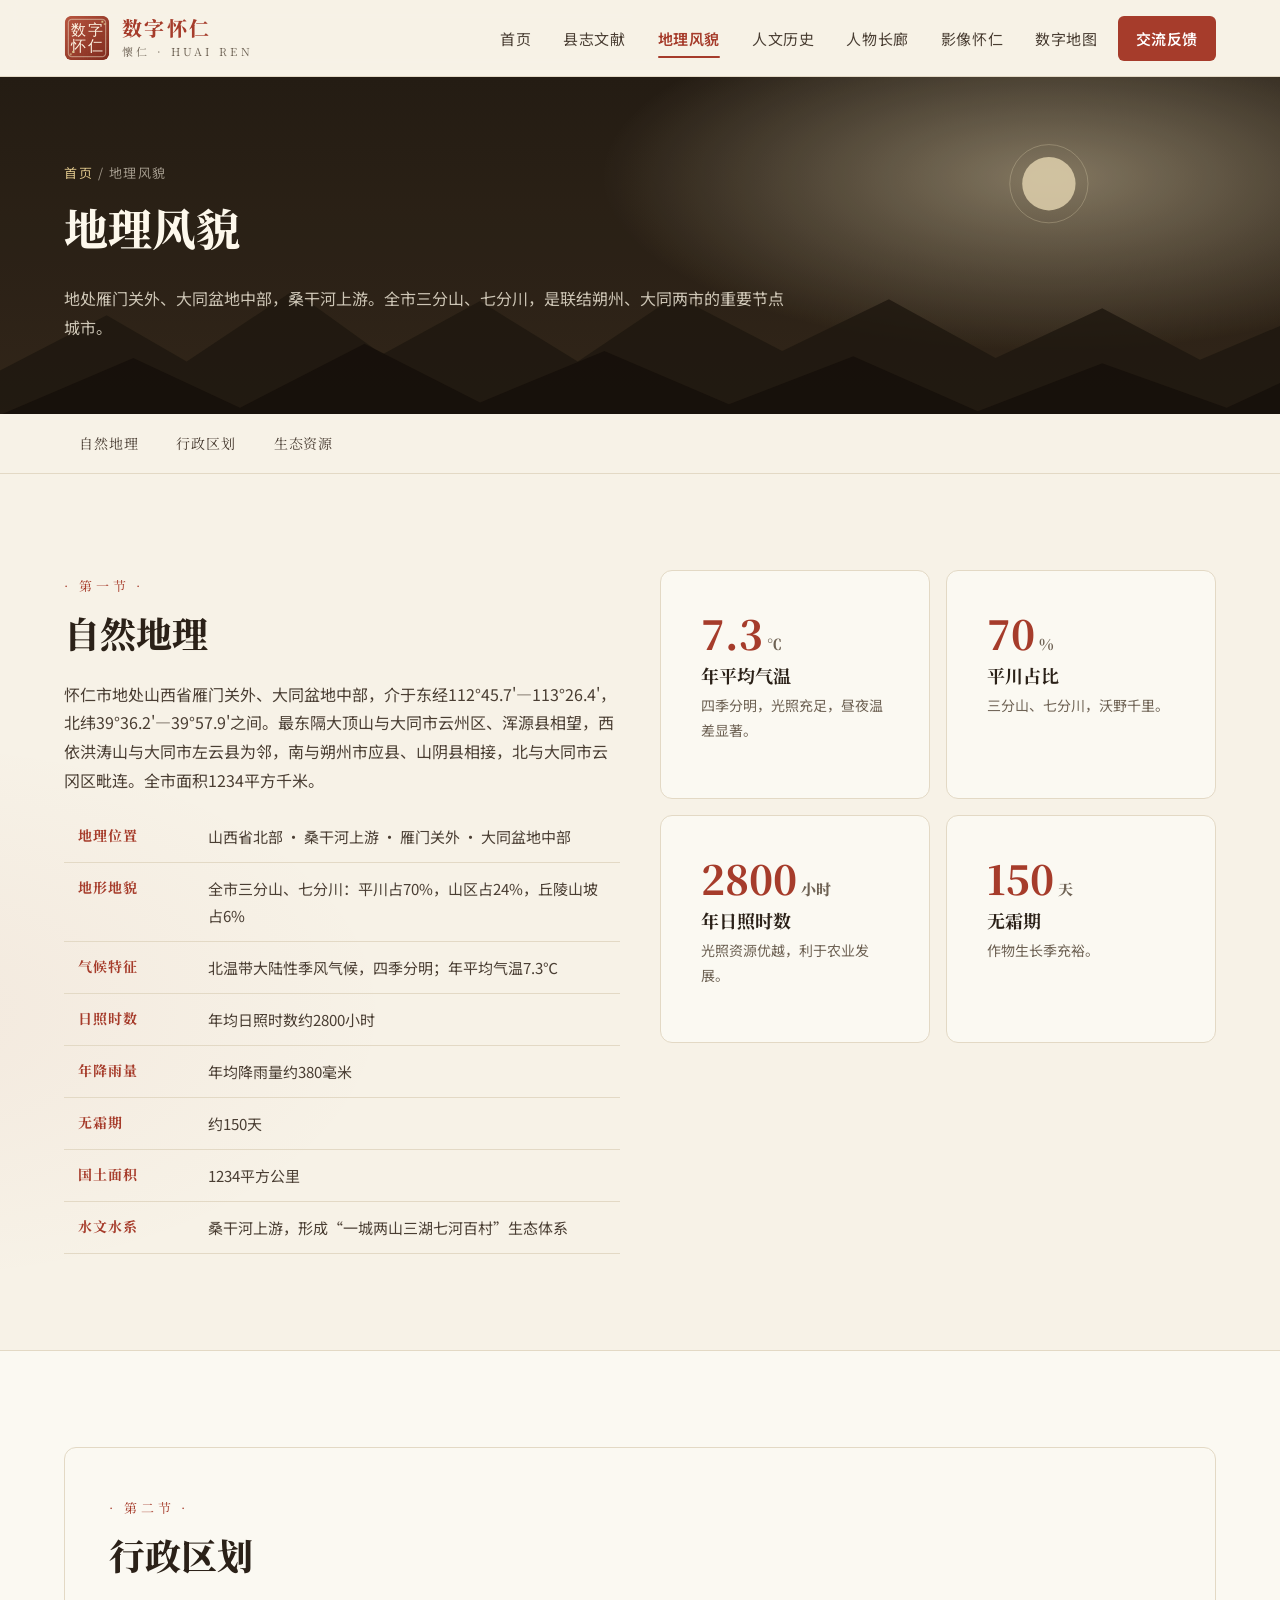
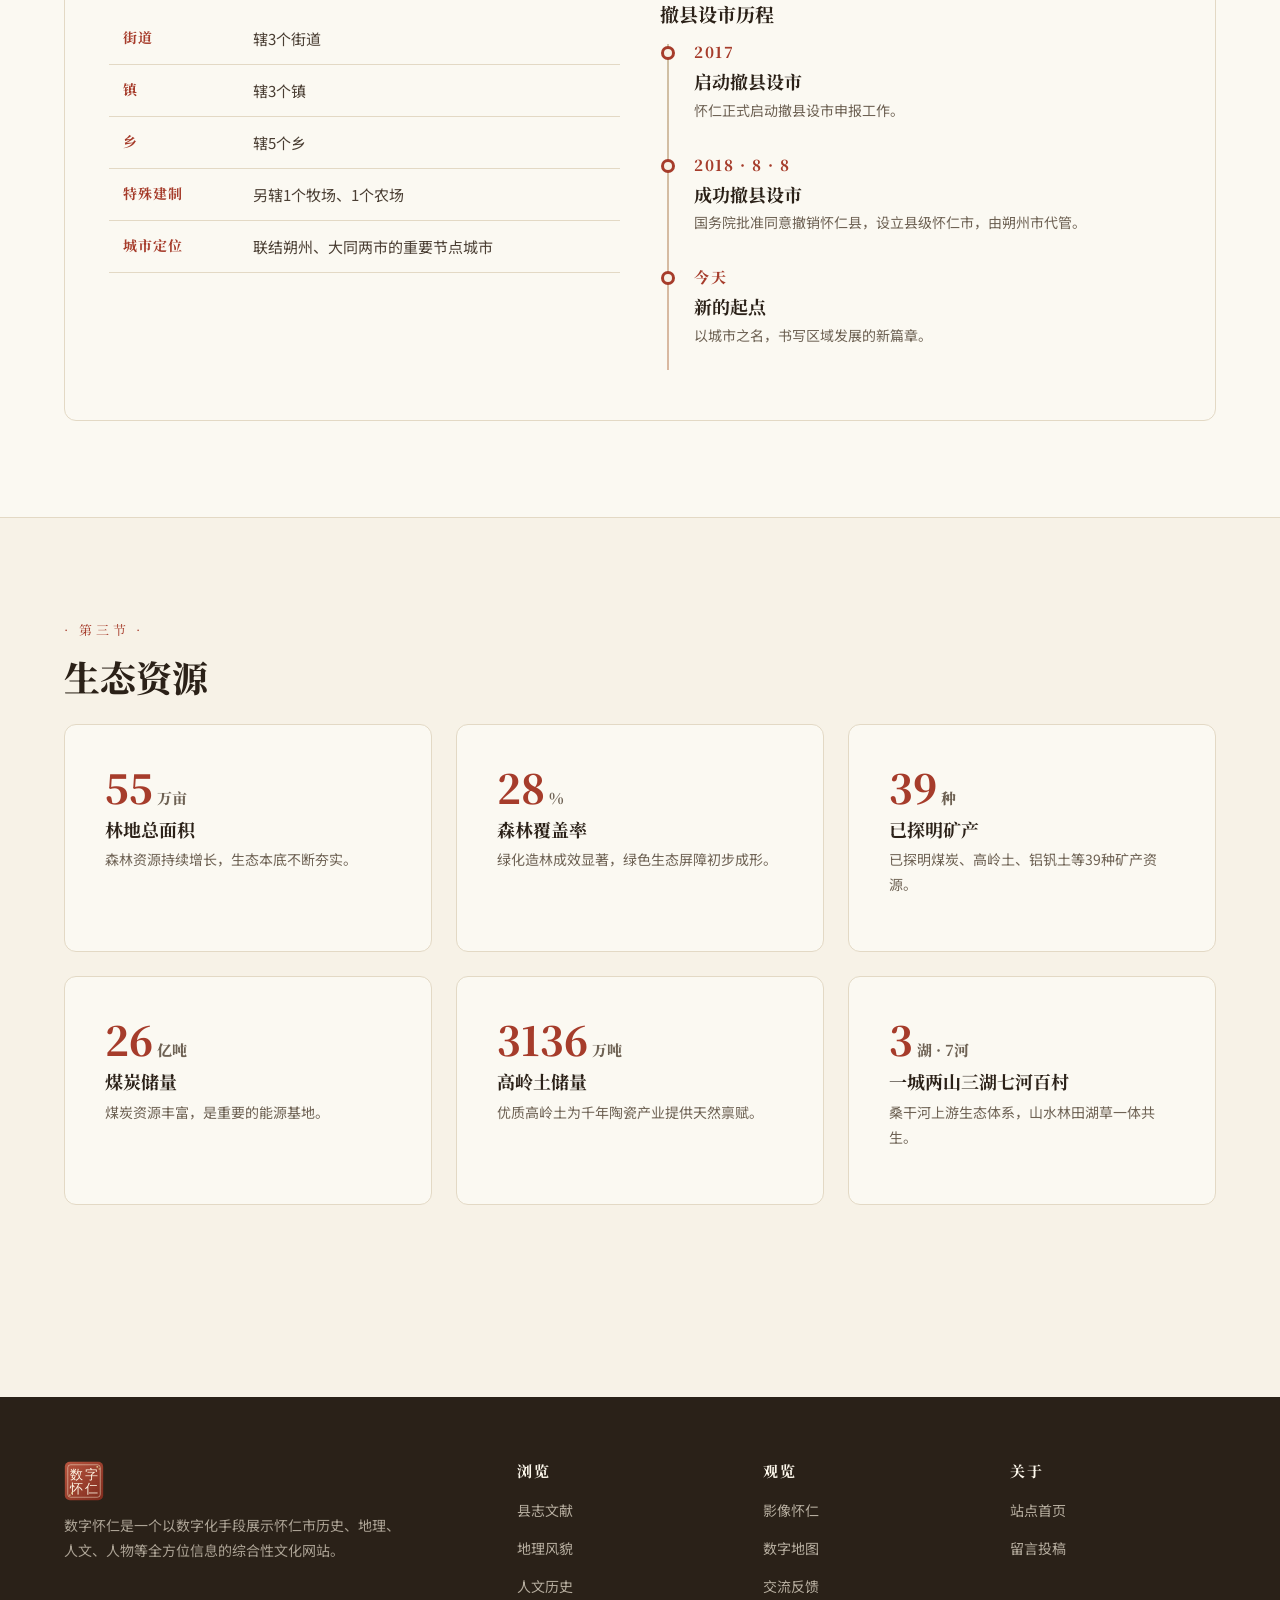
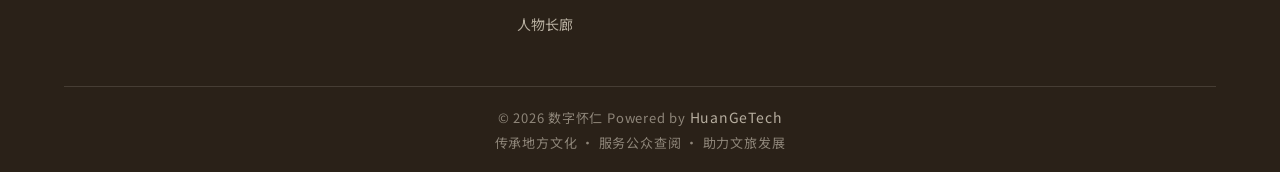
==== commit 6d0a4a50: "up" ====
--- a/dili.html
+++ b/dili.html
@@ -5,6 +5,44 @@
 <meta name="viewport" content="width=device-width, initial-scale=1.0">
 <title>地理风貌 · 数字怀仁</title>
 <meta name="description" content="怀仁自然地理、行政区划与生态资源：一城两山三湖七河百村，三分山七分川的地理格局。">
+<meta name="robots" content="index, follow, max-image-preview:large">
+<meta name="author" content="HuanGeTech">
+<meta name="keywords" content="怀仁地理,怀仁地貌,怀仁行政区划,怀仁生态,桑干河,雁门关外,大同盆地,怀仁撤县设市,数字怀仁">
+<meta name="theme-color" content="#a63c2b">
+<link rel="canonical" href="https://huairen.quickso.cn/dili.html">
+<meta property="og:type" content="website">
+<meta property="og:site_name" content="数字怀仁">
+<meta property="og:locale" content="zh_CN">
+<meta property="og:title" content="地理风貌 · 数字怀仁">
+<meta property="og:description" content="地处雁门关外、大同盆地中部，桑干河上游。全市三分山、七分川，是联结朔州、大同两市的重要节点城市。">
+<meta property="og:url" content="https://huairen.quickso.cn/dili.html">
+<meta property="og:image" content="https://huairen.quickso.cn/assets/logo-seal.svg">
+<meta name="twitter:card" content="summary">
+<meta name="twitter:title" content="地理风貌 · 数字怀仁">
+<meta name="twitter:description" content="一城两山三湖七河百村，三分山七分川——走进怀仁的自然地理与生态资源。">
+<meta name="twitter:image" content="https://huairen.quickso.cn/assets/logo-seal.svg">
+<script type="application/ld+json">
+{
+  "@context": "https://schema.org",
+  "@graph": [
+    {
+      "@type": "WebSite",
+      "@id": "https://huairen.quickso.cn/#website",
+      "name": "数字怀仁",
+      "url": "https://huairen.quickso.cn/",
+      "inLanguage": "zh-CN"
+    },
+    {
+      "@type": "BreadcrumbList",
+      "@id": "https://huairen.quickso.cn/dili.html#breadcrumb",
+      "itemListElement": [
+        { "@type": "ListItem", "position": 1, "name": "首页", "item": "https://huairen.quickso.cn/" },
+        { "@type": "ListItem", "position": 2, "name": "地理风貌", "item": "https://huairen.quickso.cn/dili.html" }
+      ]
+    }
+  ]
+}
+</script>
 <link rel="icon" href="assets/logo-seal.svg" type="image/svg+xml">
 <link rel="preconnect" href="https://fonts.googleapis.com">
 <link rel="preconnect" href="https://fonts.gstatic.com" crossorigin>
@@ -74,7 +112,7 @@
           </table>
         </div>
         <div data-reveal>
-          <div style="display:grid;grid-template-columns:1fr 1fr;gap:16px">
+          <div class="grid-2">
             <div class="info-card">
               <div class="ic-num">7.3<small>℃</small></div>
               <h3>年平均气温</h3>
@@ -217,8 +255,7 @@
       </div>
     </div>
     <div class="foot-bottom">
-       © <span data-year>2026</span> 数字怀仁 Powered by <a href="https://huangetech.com">HuanGeTech</a> 传承地方文化 · 服务公众查阅 · 助力文旅发展 
-    </div>
+       © <span data-year>2026</span> 数字怀仁 Powered by <a href="https://huangetech.com">HuanGeTech</a> <br> 传承地方文化 · 服务公众查阅 · 助力文旅发展 
     </div>
   </div>
 </footer>
--- a/css/style.css
+++ b/css/style.css
@@ -83,6 +83,8 @@
 .container { max-width: var(--container); margin: 0 auto; padding: 0 var(--space-3); }
 
 .u-serif { font-family: var(--font-serif); }
+
+.grid-2 { display: grid; grid-template-columns: 1fr 1fr; gap: var(--space-2); }
 
 /* ============================================================
    Header / Nav
@@ -925,14 +927,7 @@
 /* ============================================================
    Responsive
    ============================================================ */
-@media (max-width: 1024px) {
-  .mod-grid { grid-template-columns: repeat(2, 1fr); }
-  .cards-grid { grid-template-columns: repeat(2, 1fr); }
-  .cards-grid.cols-4 { grid-template-columns: repeat(2, 1fr); }
-  .gallery-grid { grid-template-columns: repeat(2, 1fr); }
-  .foot-grid { grid-template-columns: 1fr 1fr; }
-}
-@media (max-width: 768px) {
+@media (max-width: 1000px) {
   :root { --nav-h: 64px; }
   .nav-toggle { display: flex; }
   .nav {
@@ -953,13 +948,25 @@
   body.menu-open { overflow: hidden; }
   .nav > a { padding: 14px 12px; font-size: 16px; }
   .nav > a.is-current::after { display: none; }
+}
+@media (max-width: 1024px) {
+  .mod-grid { grid-template-columns: repeat(2, 1fr); }
+  .cards-grid { grid-template-columns: repeat(2, 1fr); }
+  .cards-grid.cols-4 { grid-template-columns: repeat(2, 1fr); }
+  .gallery-grid { grid-template-columns: repeat(2, 1fr); }
+  .foot-grid { grid-template-columns: 1fr 1fr; }
+}
+@media (max-width: 768px) {
   .hero-stats { grid-template-columns: repeat(2, 1fr); row-gap: var(--space-3); }
-  .hero-content { padding: 80px 0 64px; }
+  .hero-content { padding: 72px 0 56px; }
+  .hero-kicker { letter-spacing: 0.22em; font-size: 12px; }
+  .hero-lead { margin-bottom: 28px; }
   .kv-grid { grid-template-columns: 1fr; gap: var(--space-3); }
   .cards-grid, .cards-grid.cols-2 { grid-template-columns: 1fr; }
   .gallery-grid { grid-template-columns: repeat(2, 1fr); }
   .section { padding: var(--space-5) 0; }
   .foot-grid { grid-template-columns: 1fr; }
+  .map-frame { height: 400px; }
 }
 @media (max-width: 520px) {
   .mod-grid { grid-template-columns: 1fr; }
@@ -967,6 +974,32 @@
   .gallery-grid { grid-template-columns: 1fr; }
   .map-frame { height: 320px; }
   .hero-actions .btn { flex: 1; justify-content: center; }
+  .hero-content { padding: 52px 0 40px; }
+  .hero-kicker { display: block; letter-spacing: 0.14em; font-size: 12px; }
+  .hero-kicker::before { display: inline-block; vertical-align: middle; margin-right: 10px; width: 22px; }
+  .hero h1 { font-size: 34px; line-height: 1.32; margin-bottom: 16px; }
+  .hero-lead { font-size: 15px; }
+  .hero-actions { gap: 10px; }
+  .hero-stats { margin-top: 36px; padding-top: 22px; gap: 20px 14px; }
+  .hero-stat span { letter-spacing: 0.08em; font-size: 12px; }
+  .doc-card { padding: 16px; gap: 12px; }
+  .doc-thumb { width: 46px; height: 60px; }
+  .grid-2 { grid-template-columns: 1fr; }
+  .spot-banner { padding: var(--space-4); }
+  .spot-banner::after { font-size: 180px; }
+  .page-hero { padding: 64px 0 44px; }
+  .brand-title { font-size: 18px; }
+  .brand-seal { width: 38px; height: 38px; }
+  .kv-table th { display: block; width: 100%; padding: 14px 0 4px; border-bottom: none; }
+  .kv-table td { display: block; width: 100%; padding: 0 0 6px; border-bottom: 1px solid var(--border); }
+  .kv-table tr:last-child td { border-bottom: none; }
+}
+
+@media (max-width: 380px) {
+  .hero-stats { grid-template-columns: 1fr 1fr; }
+  .hero-stat b { font-size: 28px; }
+  .hero h1 { font-size: 30px; }
+  .timeline li { padding-left: 26px; }
 }
 
 /* ============================================================
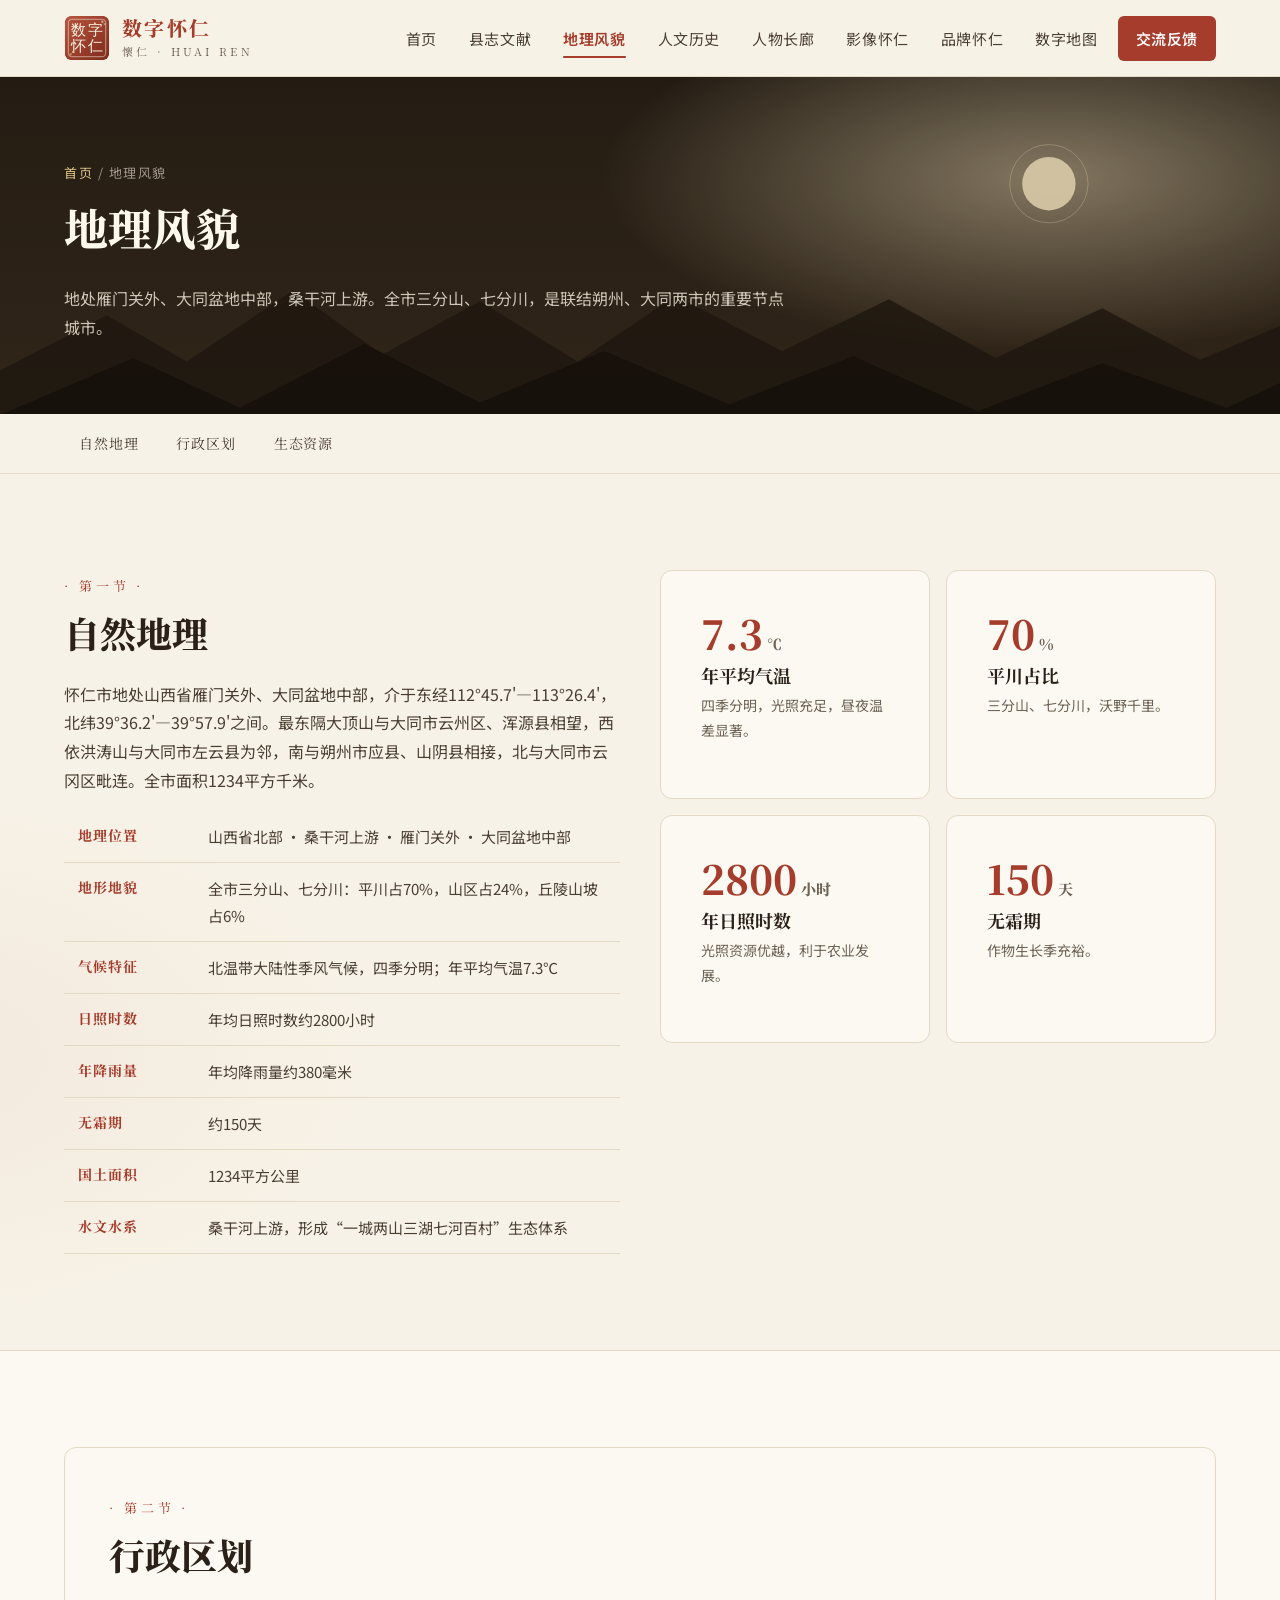
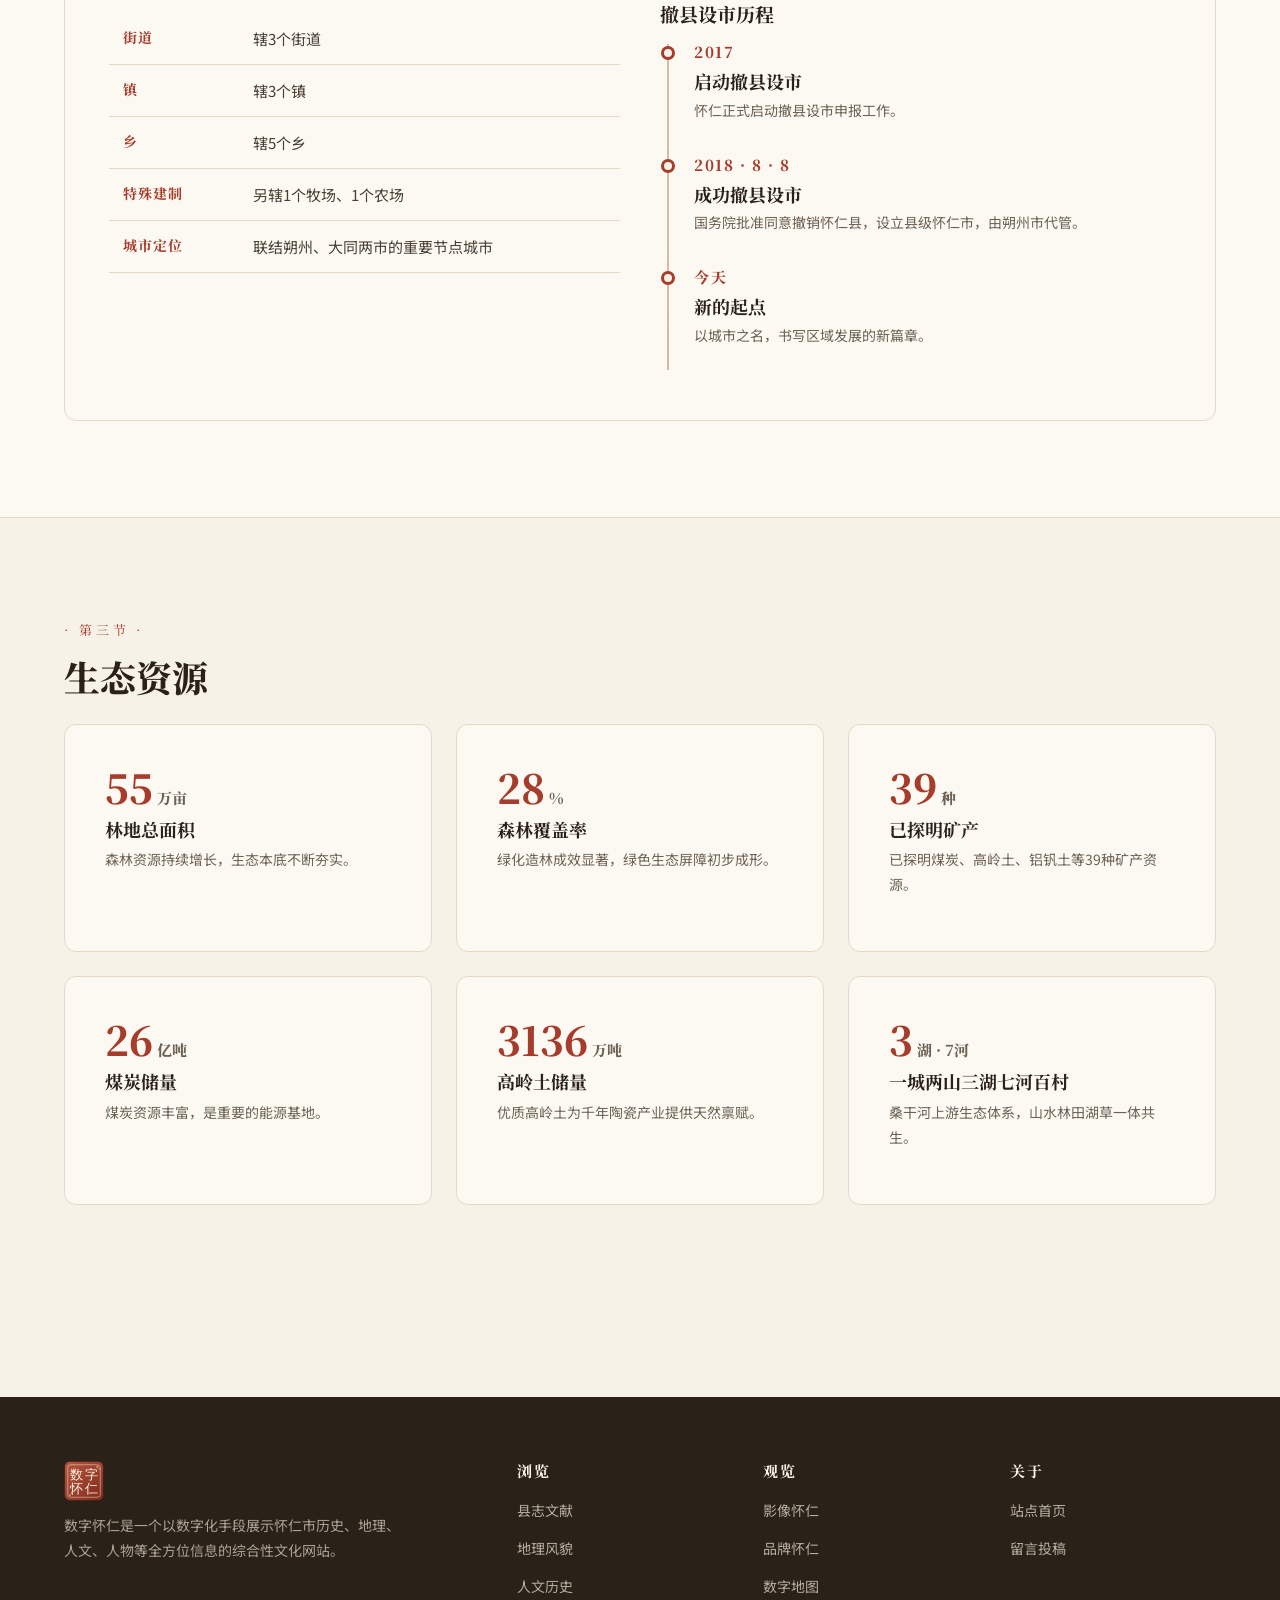
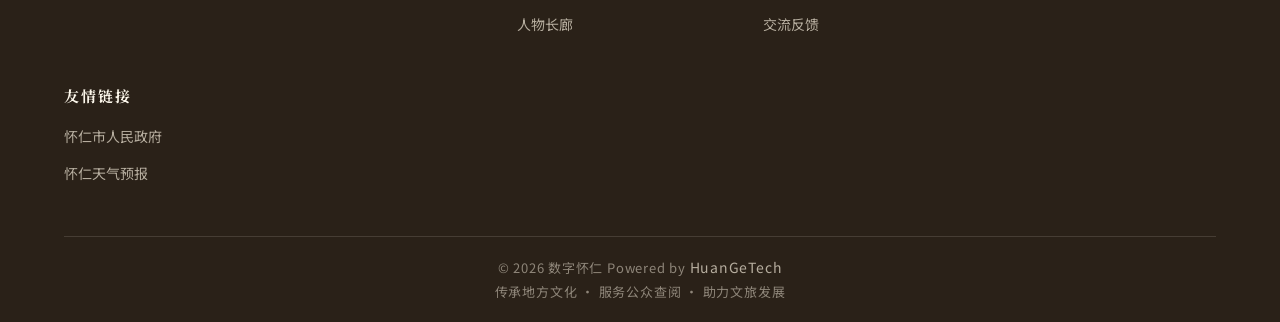
==== commit 2dafc880: "更新" ====
--- a/dili.html
+++ b/dili.html
@@ -68,6 +68,7 @@
       <a href="renwen.html" data-page="renwen.html">人文历史</a>
       <a href="renwu.html" data-page="renwu.html">人物长廊</a>
       <a href="yingxiang.html" data-page="yingxiang.html">影像怀仁</a>
+      <a href="pinpai.html" data-page="pinpai.html">品牌怀仁</a>
       <a href="ditu.html" data-page="ditu.html">数字地图</a>
       <a class="nav-cta" href="hudong.html" data-page="hudong.html">交流反馈</a>
     </nav>
@@ -241,8 +242,9 @@
         <h4>观览</h4>
         <ul>
           <li><a href="yingxiang.html">影像怀仁</a></li>
+          <li><a href="pinpai.html">品牌怀仁</a></li>
           <li><a href="ditu.html">数字地图</a></li>
-          <li><a href="hudong.html"> 交流反馈</a></li>
+          <li><a href="hudong.html">交流反馈</a></li>
         </ul>
       </div>
       <div>
@@ -250,7 +252,13 @@
         <ul>
           <li><a href="index.html">站点首页</a></li>
           <li><a href="hudong.html#liuyan">留言投稿</a></li>
-           
+        </ul>
+      </div>
+      <div>
+        <h4>友情链接</h4>
+        <ul>
+          <li><a href="http://www.zghr.gov.cn/" target="_blank" rel="noopener">怀仁市人民政府</a></li>
+          <li><a href="https://www.nmc.cn/publish/forecast/ASX/huairen.html" target="_blank" rel="noopener">怀仁天气预报</a></li>
         </ul>
       </div>
     </div>
--- a/css/style.css
+++ b/css/style.css
@@ -52,8 +52,17 @@
 }
 
 /* ---------- Reset ---------- */
-*, *::before, *::after { box-sizing: border-box; }
-html { scroll-behavior: smooth; scroll-padding-top: calc(var(--nav-h) + 12px); }
+*,
+*::before,
+*::after {
+  box-sizing: border-box;
+}
+
+html {
+  scroll-behavior: smooth;
+  scroll-padding-top: calc(var(--nav-h) + 12px);
+}
+
 body {
   margin: 0;
   font-family: var(--font-sans);
@@ -66,25 +75,64 @@
     var(--paper);
   -webkit-font-smoothing: antialiased;
 }
-h1, h2, h3, h4, h5, h6 {
+
+h1,
+h2,
+h3,
+h4,
+h5,
+h6 {
   font-family: var(--font-serif);
   line-height: 1.35;
   margin: 0 0 0.6em;
   color: var(--ink);
   font-weight: 700;
 }
-p { margin: 0 0 1em; }
-a { color: var(--vermilion); text-decoration: none; transition: color 0.2s ease; }
-a:hover { color: var(--vermilion-dark); }
-img, svg { max-width: 100%; display: block; }
-ul, ol { padding-left: 1.4em; }
-::selection { background: rgba(166, 60, 43, 0.16); }
-
-.container { max-width: var(--container); margin: 0 auto; padding: 0 var(--space-3); }
-
-.u-serif { font-family: var(--font-serif); }
-
-.grid-2 { display: grid; grid-template-columns: 1fr 1fr; gap: var(--space-2); }
+
+p {
+  margin: 0 0 1em;
+}
+
+a {
+  color: var(--vermilion);
+  text-decoration: none;
+  transition: color 0.2s ease;
+}
+
+a:hover {
+  color: var(--vermilion-dark);
+}
+
+img,
+svg {
+  max-width: 100%;
+  display: block;
+}
+
+ul,
+ol {
+  padding-left: 1.4em;
+}
+
+::selection {
+  background: rgba(166, 60, 43, 0.16);
+}
+
+.container {
+  max-width: var(--container);
+  margin: 0 auto;
+  padding: 0 var(--space-3);
+}
+
+.u-serif {
+  font-family: var(--font-serif);
+}
+
+.grid-2 {
+  display: grid;
+  grid-template-columns: 1fr 1fr;
+  gap: var(--space-2);
+}
 
 /* ============================================================
    Header / Nav
@@ -97,6 +145,7 @@
   backdrop-filter: blur(10px);
   border-bottom: 1px solid var(--border);
 }
+
 .nav-inner {
   height: var(--nav-h);
   display: flex;
@@ -104,9 +153,26 @@
   justify-content: space-between;
   gap: var(--space-3);
 }
-.brand { display: flex; align-items: center; gap: 12px; flex-shrink: 0; }
-.brand-seal { width: 46px; height: 46px; border-radius: 9px; overflow: hidden; flex-shrink: 0; }
-.brand-text { line-height: 1.2; }
+
+.brand {
+  display: flex;
+  align-items: center;
+  gap: 12px;
+  flex-shrink: 0;
+}
+
+.brand-seal {
+  width: 46px;
+  height: 46px;
+  border-radius: 9px;
+  overflow: hidden;
+  flex-shrink: 0;
+}
+
+.brand-text {
+  line-height: 1.2;
+}
+
 .brand-title {
   font-family: var(--font-serif);
   font-size: 20px;
@@ -114,10 +180,21 @@
   letter-spacing: 0.12em;
   color: var(--vermilion);
 }
-.brand-sub { font-size: 11px; color: var(--ink-3); letter-spacing: 0.3em; font-family: var(--font-serif); }
-
-.nav { display: flex; align-items: center; gap: calc(var(--space-1)); }
-.nav > a {
+
+.brand-sub {
+  font-size: 11px;
+  color: var(--ink-3);
+  letter-spacing: 0.3em;
+  font-family: var(--font-serif);
+}
+
+.nav {
+  display: flex;
+  align-items: center;
+  gap: calc(var(--space-1));
+}
+
+.nav>a {
   position: relative;
   padding: 8px 12px;
   font-size: 15px;
@@ -125,16 +202,28 @@
   border-radius: var(--radius-sm);
   letter-spacing: 0.04em;
 }
-.nav > a:hover { color: var(--vermilion); background: rgba(166, 60, 43, 0.06); }
-.nav > a.is-current { color: var(--vermilion); font-weight: 600; }
-.nav > a.is-current::after {
+
+.nav>a:hover {
+  color: var(--vermilion);
+  background: rgba(166, 60, 43, 0.06);
+}
+
+.nav>a.is-current {
+  color: var(--vermilion);
+  font-weight: 600;
+}
+
+.nav>a.is-current::after {
   content: "";
   position: absolute;
-  left: 12px; right: 12px; bottom: 2px;
+  left: 12px;
+  right: 12px;
+  bottom: 2px;
   height: 2px;
   background: var(--vermilion);
   border-radius: 2px;
 }
+
 .nav-cta {
   background: var(--vermilion);
   color: #fff !important;
@@ -142,7 +231,11 @@
   font-weight: 600;
   letter-spacing: 0.06em;
 }
-.nav-cta:hover { background: var(--vermilion-dark); color: #fff !important; }
+
+.nav-cta:hover {
+  background: var(--vermilion-dark);
+  color: #fff !important;
+}
 
 .nav-toggle {
   display: none;
@@ -153,15 +246,26 @@
   padding: 12px;
   cursor: pointer;
 }
+
 .nav-toggle span {
-  width: 22px; height: 2px;
+  width: 22px;
+  height: 2px;
   background: var(--ink);
   border-radius: 2px;
   transition: transform 0.25s, opacity 0.25s;
 }
-body.menu-open .nav-toggle span:nth-child(1) { transform: translateY(7px) rotate(45deg); }
-body.menu-open .nav-toggle span:nth-child(2) { opacity: 0; }
-body.menu-open .nav-toggle span:nth-child(3) { transform: translateY(-7px) rotate(-45deg); }
+
+body.menu-open .nav-toggle span:nth-child(1) {
+  transform: translateY(7px) rotate(45deg);
+}
+
+body.menu-open .nav-toggle span:nth-child(2) {
+  opacity: 0;
+}
+
+body.menu-open .nav-toggle span:nth-child(3) {
+  transform: translateY(-7px) rotate(-45deg);
+}
 
 /* ============================================================
    Buttons
@@ -180,12 +284,40 @@
   transition: all 0.22s ease;
   font-family: var(--font-sans);
 }
-.btn-primary { background: var(--vermilion); color: #fff; }
-.btn-primary:hover { background: var(--vermilion-dark); color: #fff; transform: translateY(-1px); box-shadow: var(--shadow-md); }
-.btn-ghost { background: transparent; color: var(--ink); border-color: var(--border-2); }
-.btn-ghost:hover { border-color: var(--vermilion); color: var(--vermilion); }
-.btn-outline-light { background: transparent; color: var(--ink-rev); border-color: rgba(242, 234, 217, 0.5); }
-.btn-outline-light:hover { border-color: #fff; color: #fff; }
+
+.btn-primary {
+  background: var(--vermilion);
+  color: #fff;
+}
+
+.btn-primary:hover {
+  background: var(--vermilion-dark);
+  color: #fff;
+  transform: translateY(-1px);
+  box-shadow: var(--shadow-md);
+}
+
+.btn-ghost {
+  background: transparent;
+  color: var(--ink);
+  border-color: var(--border-2);
+}
+
+.btn-ghost:hover {
+  border-color: var(--vermilion);
+  color: var(--vermilion);
+}
+
+.btn-outline-light {
+  background: transparent;
+  color: var(--ink-rev);
+  border-color: rgba(242, 234, 217, 0.5);
+}
+
+.btn-outline-light:hover {
+  border-color: #fff;
+  color: #fff;
+}
 
 /* ============================================================
    Hero
@@ -196,16 +328,19 @@
   background: var(--paper-dark);
   color: var(--ink-rev);
 }
+
 .hero-art {
   position: absolute;
   inset: 0;
   opacity: 0.9;
 }
+
 .hero-content {
   position: relative;
   padding: 120px 0 96px;
   max-width: 780px;
 }
+
 .hero-kicker {
   display: inline-flex;
   align-items: center;
@@ -216,25 +351,38 @@
   color: var(--gold-soft);
   margin-bottom: var(--space-3);
 }
+
 .hero-kicker::before {
   content: "";
-  width: 34px; height: 1px;
+  width: 34px;
+  height: 1px;
   background: var(--gold);
 }
+
 .hero h1 {
   font-size: clamp(38px, 6vw, 64px);
   color: #fdf8ec;
   margin-bottom: 20px;
   line-height: 1.25;
 }
-.hero h1 .u-hl { color: var(--gold-soft); }
+
+.hero h1 .u-hl {
+  color: var(--gold-soft);
+}
+
 .hero-lead {
   font-size: clamp(16px, 2vw, 18px);
   color: rgba(242, 234, 217, 0.85);
   max-width: 620px;
   margin-bottom: var(--space-4);
 }
-.hero-actions { display: flex; gap: var(--space-2); flex-wrap: wrap; }
+
+.hero-actions {
+  display: flex;
+  gap: var(--space-2);
+  flex-wrap: wrap;
+}
+
 .hero-stats {
   position: relative;
   display: grid;
@@ -244,7 +392,11 @@
   padding-top: var(--space-4);
   gap: var(--space-3);
 }
-.hero-stat { text-align: center; }
+
+.hero-stat {
+  text-align: center;
+}
+
 .hero-stat b {
   display: block;
   font-family: var(--font-serif);
@@ -253,6 +405,7 @@
   color: #fdf8ec;
   line-height: 1.2;
 }
+
 .hero-stat span {
   font-size: 13px;
   color: rgba(242, 234, 217, 0.7);
@@ -262,9 +415,21 @@
 /* ============================================================
    Sections
    ============================================================ */
-.section { padding: var(--space-6) 0; }
-.section-paper { background: var(--paper-2); border-top: 1px solid var(--border); border-bottom: 1px solid var(--border); }
-.section-head { max-width: 640px; margin-bottom: var(--space-5); }
+.section {
+  padding: var(--space-6) 0;
+}
+
+.section-paper {
+  background: var(--paper-2);
+  border-top: 1px solid var(--border);
+  border-bottom: 1px solid var(--border);
+}
+
+.section-head {
+  max-width: 640px;
+  margin-bottom: var(--space-5);
+}
+
 .section-eyebrow {
   display: inline-block;
   font-family: var(--font-serif);
@@ -273,8 +438,16 @@
   color: var(--vermilion);
   margin-bottom: 12px;
 }
-.section-title { font-size: clamp(26px, 4vw, 36px); font-weight: 800; }
-.section-sub { color: var(--ink-3); font-size: 16px; }
+
+.section-title {
+  font-size: clamp(26px, 4vw, 36px);
+  font-weight: 800;
+}
+
+.section-sub {
+  color: var(--ink-3);
+  font-size: 16px;
+}
 
 /* ============================================================
    Module cards (home)
@@ -284,6 +457,7 @@
   grid-template-columns: repeat(4, 1fr);
   gap: var(--space-3);
 }
+
 .mod-card {
   position: relative;
   display: flex;
@@ -296,6 +470,7 @@
   overflow: hidden;
   color: var(--ink);
 }
+
 .mod-card::before {
   content: "";
   position: absolute;
@@ -305,12 +480,17 @@
   opacity: 0;
   transition: opacity 0.28s;
 }
+
 .mod-card:hover {
   transform: translateY(-4px);
   box-shadow: var(--shadow-md);
   border-color: var(--border-2);
 }
-.mod-card:hover::before { opacity: 1; }
+
+.mod-card:hover::before {
+  opacity: 1;
+}
+
 .mod-card .mod-tag {
   font-family: var(--font-serif);
   font-size: 12px;
@@ -318,11 +498,34 @@
   color: var(--vermilion);
   margin-bottom: 14px;
 }
-.mod-card h3 { font-size: 21px; margin-bottom: 8px; }
-.mod-card p { color: var(--ink-3); font-size: 14px; margin-bottom: 18px; flex-grow: 1; }
-.mod-card .mod-more { font-size: 13px; font-weight: 600; letter-spacing: 0.1em; }
-.mod-card .mod-more::after { content: "→"; margin-left: 6px; transition: margin-left 0.22s; }
-.mod-card:hover .mod-more::after { margin-left: 12px; }
+
+.mod-card h3 {
+  font-size: 21px;
+  margin-bottom: 8px;
+}
+
+.mod-card p {
+  color: var(--ink-3);
+  font-size: 14px;
+  margin-bottom: 18px;
+  flex-grow: 1;
+}
+
+.mod-card .mod-more {
+  font-size: 13px;
+  font-weight: 600;
+  letter-spacing: 0.1em;
+}
+
+.mod-card .mod-more::after {
+  content: "→";
+  margin-left: 6px;
+  transition: margin-left 0.22s;
+}
+
+.mod-card:hover .mod-more::after {
+  margin-left: 12px;
+}
 
 /* ============================================================
    Page hero (sub pages)
@@ -334,18 +537,24 @@
   padding: 84px 0 56px;
   overflow: hidden;
 }
+
 .page-hero .crumb {
   font-size: 13px;
   letter-spacing: 0.12em;
   color: rgba(242, 234, 217, 0.6);
   margin-bottom: 14px;
 }
-.page-hero .crumb a { color: var(--gold-soft); }
+
+.page-hero .crumb a {
+  color: var(--gold-soft);
+}
+
 .page-hero h1 {
   color: #fdf8ec;
   font-size: clamp(30px, 4.5vw, 44px);
   font-weight: 800;
 }
+
 .page-hero .page-desc {
   max-width: 720px;
   color: rgba(242, 234, 217, 0.82);
@@ -361,6 +570,7 @@
   backdrop-filter: blur(8px);
   border-bottom: 1px solid var(--border);
 }
+
 .sub-nav-inner {
   display: flex;
   gap: var(--space-1);
@@ -370,7 +580,11 @@
   margin: 0 auto;
   scrollbar-width: none;
 }
-.sub-nav-inner::-webkit-scrollbar { display: none; }
+
+.sub-nav-inner::-webkit-scrollbar {
+  display: none;
+}
+
 .sub-nav-inner a {
   flex-shrink: 0;
   font-family: var(--font-serif);
@@ -381,15 +595,32 @@
   border: 1px solid transparent;
   letter-spacing: 0.06em;
 }
-.sub-nav-inner a:hover { color: var(--vermilion); border-color: var(--border-2); }
+
+.sub-nav-inner a:hover {
+  color: var(--vermilion);
+  border-color: var(--border-2);
+}
 
 /* ============================================================
    Content blocks
    ============================================================ */
-.prose { max-width: 800px; }
-.prose p { color: var(--ink-2); font-size: 16px; }
-.prose strong { color: var(--vermilion); }
-.prose h2, .prose h3 { margin-top: 1.6em; }
+.prose {
+  max-width: 800px;
+}
+
+.prose p {
+  color: var(--ink-2);
+  font-size: 16px;
+}
+
+.prose strong {
+  color: var(--vermilion);
+}
+
+.prose h2,
+.prose h3 {
+  margin-top: 1.6em;
+}
 
 .article {
   background: var(--paper-2);
@@ -397,6 +628,7 @@
   border-radius: var(--radius-md);
   padding: clamp(24px, 4vw, 44px);
 }
+
 .article-lead {
   font-size: 18px;
   color: var(--ink);
@@ -406,11 +638,40 @@
   font-family: var(--font-serif);
 }
 
-.kv-grid { display: grid; grid-template-columns: 1fr 1fr; gap: var(--space-4); align-items: start; }
-.kv-table { width: 100%; border-collapse: collapse; margin-top: 12px; }
-.kv-table th, .kv-table td { text-align: left; padding: 12px 14px; border-bottom: 1px solid var(--border); vertical-align: top; }
-.kv-table th { width: 130px; font-family: var(--font-serif); color: var(--vermilion); font-weight: 700; font-size: 14px; letter-spacing: 0.08em; }
-.kv-table td { color: var(--ink-2); font-size: 15px; }
+.kv-grid {
+  display: grid;
+  grid-template-columns: 1fr 1fr;
+  gap: var(--space-4);
+  align-items: start;
+}
+
+.kv-table {
+  width: 100%;
+  border-collapse: collapse;
+  margin-top: 12px;
+}
+
+.kv-table th,
+.kv-table td {
+  text-align: left;
+  padding: 12px 14px;
+  border-bottom: 1px solid var(--border);
+  vertical-align: top;
+}
+
+.kv-table th {
+  width: 130px;
+  font-family: var(--font-serif);
+  color: var(--vermilion);
+  font-weight: 700;
+  font-size: 14px;
+  letter-spacing: 0.08em;
+}
+
+.kv-table td {
+  color: var(--ink-2);
+  font-size: 15px;
+}
 
 /* Info cards */
 .info-card {
@@ -420,7 +681,11 @@
   padding: var(--space-4);
   transition: box-shadow 0.25s;
 }
-.info-card:hover { box-shadow: var(--shadow-md); }
+
+.info-card:hover {
+  box-shadow: var(--shadow-md);
+}
+
 .info-card .ic-num {
   font-family: var(--font-serif);
   font-size: 40px;
@@ -428,9 +693,22 @@
   color: var(--vermilion);
   line-height: 1.1;
 }
-.info-card .ic-num small { font-size: 15px; color: var(--ink-3); margin-left: 4px; }
-.info-card h3 { font-size: 18px; margin: 8px 0 6px; }
-.info-card p { color: var(--ink-3); font-size: 14px; }
+
+.info-card .ic-num small {
+  font-size: 15px;
+  color: var(--ink-3);
+  margin-left: 4px;
+}
+
+.info-card h3 {
+  font-size: 18px;
+  margin: 8px 0 6px;
+}
+
+.info-card p {
+  color: var(--ink-3);
+  font-size: 14px;
+}
 
 /* Highlight banner */
 .spot-banner {
@@ -441,28 +719,54 @@
   position: relative;
   overflow: hidden;
 }
+
 .spot-banner::after {
   content: "旺";
   position: absolute;
-  right: -20px; bottom: -60px;
+  right: -20px;
+  bottom: -60px;
   font-family: var(--font-serif);
   font-size: 260px;
   color: rgba(255, 255, 255, 0.08);
   line-height: 1;
 }
+
+.spot-banner.yang::after {
+  content: "羊";
+  position: absolute;
+  right: -20px;
+  bottom: -60px;
+  font-family: var(--font-serif);
+  font-size: 260px;
+  color: rgba(255, 255, 255, 0.08);
+  line-height: 1;
+}
+
 .spot-banner .tag {
   font-family: var(--font-serif);
   letter-spacing: 0.3em;
   font-size: 12px;
   color: rgba(255, 255, 255, 0.85);
-  border: 1px solid rgba(255,255,255,0.4);
+  border: 1px solid rgba(255, 255, 255, 0.4);
   padding: 4px 12px;
   border-radius: 999px;
   display: inline-block;
   margin-bottom: 16px;
 }
-.spot-banner h2 { color: #fff; font-size: clamp(24px, 3.5vw, 32px); position: relative; z-index: 1; }
-.spot-banner p { color: rgba(255, 255, 255, 0.9); max-width: 560px; position: relative; z-index: 1; }
+
+.spot-banner h2 {
+  color: #fff;
+  font-size: clamp(24px, 3.5vw, 32px);
+  position: relative;
+  z-index: 1;
+}
+
+.spot-banner p {
+  color: rgba(255, 255, 255, 0.9);
+  max-width: 560px;
+  position: relative;
+  z-index: 1;
+}
 
 /* ============================================================
    Timeline (history)
@@ -473,23 +777,34 @@
   padding: 0;
   margin: 0;
 }
+
 .timeline::before {
   content: "";
   position: absolute;
-  left: 7px; top: 6px; bottom: 6px;
+  left: 7px;
+  top: 6px;
+  bottom: 6px;
   width: 2px;
   background: linear-gradient(var(--border-2), var(--vermilion-soft));
 }
-.timeline li { position: relative; padding: 0 0 28px 34px; }
+
+.timeline li {
+  position: relative;
+  padding: 0 0 28px 34px;
+}
+
 .timeline li::before {
   content: "";
   position: absolute;
-  left: 1px; top: 8px;
-  width: 14px; height: 14px;
+  left: 1px;
+  top: 8px;
+  width: 14px;
+  height: 14px;
   border-radius: 50%;
   background: var(--paper);
   border: 3px solid var(--vermilion);
 }
+
 .timeline .tl-year {
   font-family: var(--font-serif);
   color: var(--vermilion);
@@ -498,15 +813,36 @@
   font-size: 15px;
   letter-spacing: 0.1em;
 }
-.timeline .tl-title { font-family: var(--font-serif); font-size: 18px; font-weight: 700; margin: 2px 0 4px; }
-.timeline p { color: var(--ink-3); font-size: 14px; margin-bottom: 0; }
+
+.timeline .tl-title {
+  font-family: var(--font-serif);
+  font-size: 18px;
+  font-weight: 700;
+  margin: 2px 0 4px;
+}
+
+.timeline p {
+  color: var(--ink-3);
+  font-size: 14px;
+  margin-bottom: 0;
+}
 
 /* ============================================================
    Cards (people / sites / docs)
    ============================================================ */
-.cards-grid { display: grid; grid-template-columns: repeat(3, 1fr); gap: var(--space-3); }
-.cards-grid.cols-2 { grid-template-columns: repeat(2, 1fr); }
-.cards-grid.cols-4 { grid-template-columns: repeat(4, 1fr); }
+.cards-grid {
+  display: grid;
+  grid-template-columns: repeat(3, 1fr);
+  gap: var(--space-3);
+}
+
+.cards-grid.cols-2 {
+  grid-template-columns: repeat(2, 1fr);
+}
+
+.cards-grid.cols-4 {
+  grid-template-columns: repeat(4, 1fr);
+}
 
 .person-card {
   background: var(--paper-2);
@@ -516,7 +852,12 @@
   position: relative;
   transition: all 0.25s;
 }
-.person-card:hover { transform: translateY(-4px); box-shadow: var(--shadow-md); }
+
+.person-card:hover {
+  transform: translateY(-4px);
+  box-shadow: var(--shadow-md);
+}
+
 .person-card .pc-role {
   font-family: var(--font-serif);
   font-size: 12px;
@@ -524,7 +865,12 @@
   letter-spacing: 0.24em;
   margin-bottom: 10px;
 }
-.person-card h3 { font-size: 20px; margin-bottom: 10px; }
+
+.person-card h3 {
+  font-size: 20px;
+  margin-bottom: 10px;
+}
+
 .person-card h3 .pc-era {
   font-size: 12px;
   color: var(--ink-3);
@@ -533,7 +879,12 @@
   margin-left: 8px;
   letter-spacing: 0.05em;
 }
-.person-card p { color: var(--ink-3); font-size: 14px; margin-bottom: 0; }
+
+.person-card p {
+  color: var(--ink-3);
+  font-size: 14px;
+  margin-bottom: 0;
+}
 
 .doc-card {
   display: flex;
@@ -545,9 +896,15 @@
   transition: all 0.25s;
   align-items: center;
 }
-.doc-card:hover { box-shadow: var(--shadow-md); transform: translateY(-3px); }
+
+.doc-card:hover {
+  box-shadow: var(--shadow-md);
+  transform: translateY(-3px);
+}
+
 .doc-thumb {
-  width: 58px; height: 74px;
+  width: 58px;
+  height: 74px;
   background: linear-gradient(160deg, #f3e7ce, #e0cfa6);
   border: 1px solid var(--border-2);
   border-radius: 6px;
@@ -556,6 +913,7 @@
   display: grid;
   place-items: center;
 }
+
 .doc-thumb::after {
   content: "";
   position: absolute;
@@ -563,10 +921,29 @@
   border: 1px solid rgba(166, 60, 43, 0.28);
   border-radius: 3px;
 }
-.doc-thumb svg { width: 20px; height: 20px; color: var(--vermilion); z-index: 1; }
-.doc-card h3 { font-size: 17px; margin-bottom: 3px; }
-.doc-card .doc-meta { font-size: 13px; color: var(--ink-3); margin-bottom: 2px; }
-.doc-card .doc-desc { font-size: 13px; color: var(--ink-3); }
+
+.doc-thumb svg {
+  width: 20px;
+  height: 20px;
+  color: var(--vermilion);
+  z-index: 1;
+}
+
+.doc-card h3 {
+  font-size: 17px;
+  margin-bottom: 3px;
+}
+
+.doc-card .doc-meta {
+  font-size: 13px;
+  color: var(--ink-3);
+  margin-bottom: 2px;
+}
+
+.doc-card .doc-desc {
+  font-size: 13px;
+  color: var(--ink-3);
+}
 
 /* photo cards */
 .map-figure {
@@ -577,11 +954,13 @@
   overflow: hidden;
   background: var(--paper-2);
 }
+
 .map-figure img {
   width: 100%;
   height: auto;
   display: block;
 }
+
 .map-figure figcaption {
   font-family: var(--font-serif);
   font-size: 13px;
@@ -601,8 +980,17 @@
   border: 1px solid var(--border);
   transition: transform 0.3s ease, box-shadow 0.3s;
 }
-.photo-card:hover { transform: translateY(-4px); box-shadow: var(--shadow-lg); }
-.photo-card .ph-fill { position: absolute; inset: 0; }
+
+.photo-card:hover {
+  transform: translateY(-4px);
+  box-shadow: var(--shadow-lg);
+}
+
+.photo-card .ph-fill {
+  position: absolute;
+  inset: 0;
+}
+
 .photo-card .ph-cap {
   position: absolute;
   inset: auto 0 0 0;
@@ -613,7 +1001,15 @@
   font-size: 15px;
   letter-spacing: 0.06em;
 }
-.photo-card .ph-cap small { display: block; font-family: var(--font-sans); font-size: 12px; color: rgba(245, 238, 223, 0.75); font-weight: 400; margin-top: 2px; }
+
+.photo-card .ph-cap small {
+  display: block;
+  font-family: var(--font-sans);
+  font-size: 12px;
+  color: rgba(245, 238, 223, 0.75);
+  font-weight: 400;
+  margin-top: 2px;
+}
 
 .video-card {
   position: relative;
@@ -624,8 +1020,17 @@
   border: 1px solid var(--border);
   transition: transform 0.3s ease, box-shadow 0.3s;
 }
-.video-card:hover { transform: translateY(-4px); box-shadow: var(--shadow-lg); }
-.video-card .vd-fill { position: absolute; inset: 0; }
+
+.video-card:hover {
+  transform: translateY(-4px);
+  box-shadow: var(--shadow-lg);
+}
+
+.video-card .vd-fill {
+  position: absolute;
+  inset: 0;
+}
+
 .video-card .vd-play {
   position: absolute;
   inset: 0;
@@ -640,8 +1045,16 @@
   justify-content: center;
   transition: transform 0.3s, background 0.3s;
 }
-.video-card:hover .vd-play { transform: scale(1.1); background: var(--vermilion); }
-.video-card .vd-play svg { margin-left: 3px; }
+
+.video-card:hover .vd-play {
+  transform: scale(1.1);
+  background: var(--vermilion);
+}
+
+.video-card .vd-play svg {
+  margin-left: 3px;
+}
+
 .video-card .vd-duration {
   position: absolute;
   top: 10px;
@@ -654,6 +1067,7 @@
   padding: 2px 8px;
   border-radius: 999px;
 }
+
 .video-card.video-card-embed iframe {
   position: absolute;
   inset: 0;
@@ -662,7 +1076,11 @@
   border: 0;
   display: block;
 }
-.video-card.video-card-link { text-decoration: none; }
+
+.video-card.video-card-link {
+  text-decoration: none;
+}
+
 .video-card .vd-title {
   position: absolute;
   inset: 0;
@@ -676,11 +1094,17 @@
   line-height: 1.7;
   letter-spacing: 0.06em;
   color: #f5eedf;
-  background: linear-gradient(160deg, rgba(42,33,24,.15), rgba(42,33,24,.72));
-}
-
-.gallery-cat { margin-bottom: var(--space-5); }
-.gallery-cat:last-child { margin-bottom: 0; }
+  background: linear-gradient(160deg, rgba(42, 33, 24, .15), rgba(42, 33, 24, .72));
+}
+
+.gallery-cat {
+  margin-bottom: var(--space-5);
+}
+
+.gallery-cat:last-child {
+  margin-bottom: 0;
+}
+
 .gallery-cat-head {
   display: flex;
   align-items: baseline;
@@ -691,6 +1115,7 @@
   padding-bottom: 12px;
   border-bottom: 1px solid var(--border);
 }
+
 .gallery-cat-head .cat-tag {
   font-family: var(--font-serif);
   font-size: 19px;
@@ -698,6 +1123,7 @@
   letter-spacing: 0.06em;
   color: var(--ink);
 }
+
 .gallery-cat-head .cat-tag::before {
   content: "";
   display: inline-block;
@@ -708,12 +1134,19 @@
   margin-right: 10px;
   vertical-align: middle;
 }
-.gallery-cat-head small { color: var(--ink-3); font-size: 13px; letter-spacing: 0.08em; }
+
+.gallery-cat-head small {
+  color: var(--ink-3);
+  font-size: 13px;
+  letter-spacing: 0.08em;
+}
+
 .gallery-grid {
   display: grid;
   grid-template-columns: repeat(3, 1fr);
   gap: var(--space-3);
 }
+
 .gallery-grid img {
   width: 100%;
   aspect-ratio: 4 / 3;
@@ -724,7 +1157,11 @@
   background: var(--paper-dark-2);
   transition: transform 0.3s ease, box-shadow 0.3s;
 }
-.gallery-grid img:hover { transform: translateY(-4px); box-shadow: var(--shadow-lg); }
+
+.gallery-grid img:hover {
+  transform: translateY(-4px);
+  box-shadow: var(--shadow-lg);
+}
 
 .badge {
   display: inline-block;
@@ -742,7 +1179,10 @@
 /* ============================================================
    Forms
    ============================================================ */
-.field { margin-bottom: var(--space-3); }
+.field {
+  margin-bottom: var(--space-3);
+}
+
 .field label {
   display: block;
   font-family: var(--font-serif);
@@ -751,7 +1191,10 @@
   color: var(--ink-2);
   margin-bottom: 8px;
 }
-.field input, .field textarea, .field select {
+
+.field input,
+.field textarea,
+.field select {
   width: 100%;
   padding: 12px 14px;
   font-size: 15px;
@@ -762,12 +1205,21 @@
   border-radius: var(--radius-sm);
   transition: border-color 0.2s, box-shadow 0.2s;
 }
-.field input:focus, .field textarea:focus, .field select:focus {
+
+.field input:focus,
+.field textarea:focus,
+.field select:focus {
   outline: none;
   border-color: var(--vermilion);
   box-shadow: 0 0 0 3px rgba(166, 60, 43, 0.12);
 }
-.form-note { font-size: 13px; color: var(--ink-3); margin-top: 6px; }
+
+.form-note {
+  font-size: 13px;
+  color: var(--ink-3);
+  margin-top: 6px;
+}
+
 .form-success {
   display: none;
   background: rgba(60, 120, 70, 0.08);
@@ -778,10 +1230,17 @@
   font-size: 15px;
   margin-top: 14px;
 }
-.form-success.show { display: block; animation: fadeUp 0.4s ease; }
+
+.form-success.show {
+  display: block;
+  animation: fadeUp 0.4s ease;
+}
 
 /* FAQ accordion */
-.faq-item { border-bottom: 1px solid var(--border); }
+.faq-item {
+  border-bottom: 1px solid var(--border);
+}
+
 .faq-q {
   width: 100%;
   display: flex;
@@ -798,6 +1257,7 @@
   font-weight: 700;
   color: var(--ink);
 }
+
 .faq-q .faq-icon {
   color: var(--vermilion);
   transition: transform 0.25s;
@@ -805,18 +1265,33 @@
   font-size: 20px;
   line-height: 1;
 }
-.faq-item.open .faq-icon { transform: rotate(45deg); }
+
+.faq-item.open .faq-icon {
+  transform: rotate(45deg);
+}
+
 .faq-a {
   max-height: 0;
   overflow: hidden;
   transition: max-height 0.3s ease;
 }
-.faq-a p { padding: 0 0 20px; color: var(--ink-3); margin: 0; }
+
+.faq-a p {
+  padding: 0 0 20px;
+  color: var(--ink-3);
+  margin: 0;
+}
 
 /* ============================================================
    Map
    ============================================================ */
-.map-shell { border: 1px solid var(--border); border-radius: var(--radius-lg); overflow: hidden; background: var(--paper-2); }
+.map-shell {
+  border: 1px solid var(--border);
+  border-radius: var(--radius-lg);
+  overflow: hidden;
+  background: var(--paper-2);
+}
+
 .map-legend {
   display: flex;
   flex-wrap: wrap;
@@ -826,25 +1301,93 @@
   font-size: 13px;
   color: var(--ink-2);
 }
-.map-legend .lg-item { display: inline-flex; align-items: center; gap: 7px; }
-.map-legend .lg-dot { width: 11px; height: 11px; border-radius: 50%; display: inline-block; }
-.map-legend .lg-dot.g-radar { background: var(--vermilion); box-shadow: 0 0 0 3px rgba(166,60,43,.18); }
-.map-legend .lg-dot.g-shrine { background: var(--gold); box-shadow: 0 0 0 3px rgba(184,135,44,.18); }
-.map-legend .lg-dot.g-city { background: var(--ink-2); box-shadow: 0 0 0 3px rgba(74,62,51,.14); }
-.map-svg { width: 100%; height: auto; display: block; }
-.map-frame { width: 100%; height: 480px; border: 0; display: block; }
-.pano-wrap { position: relative; height: 0; padding-bottom: 75%; overflow: hidden; background: #14100c; }
-.pano-wrap .pano-frame { position: absolute; inset: 0; width: 100%; height: 100%; border: 0; display: block; }
+
+.map-legend .lg-item {
+  display: inline-flex;
+  align-items: center;
+  gap: 7px;
+}
+
+.map-legend .lg-dot {
+  width: 11px;
+  height: 11px;
+  border-radius: 50%;
+  display: inline-block;
+}
+
+.map-legend .lg-dot.g-radar {
+  background: var(--vermilion);
+  box-shadow: 0 0 0 3px rgba(166, 60, 43, .18);
+}
+
+.map-legend .lg-dot.g-shrine {
+  background: var(--gold);
+  box-shadow: 0 0 0 3px rgba(184, 135, 44, .18);
+}
+
+.map-legend .lg-dot.g-city {
+  background: var(--ink-2);
+  box-shadow: 0 0 0 3px rgba(74, 62, 51, .14);
+}
+
+.map-svg {
+  width: 100%;
+  height: auto;
+  display: block;
+}
+
+.map-frame {
+  width: 100%;
+  height: 480px;
+  border: 0;
+  display: block;
+}
+
+.pano-wrap {
+  position: relative;
+  height: 0;
+  padding-bottom: 75%;
+  overflow: hidden;
+  background: #14100c;
+}
+
+.pano-wrap .pano-frame {
+  position: absolute;
+  inset: 0;
+  width: 100%;
+  height: 100%;
+  border: 0;
+  display: block;
+}
+
 .map-point {
   cursor: pointer;
   transition: transform 0.2s;
 }
-.map-point circle.pulse { animation: pulse 2s infinite ease-out; transform-origin: center; transform-box: fill-box; }
+
+.map-point circle.pulse {
+  animation: pulse 2s infinite ease-out;
+  transform-origin: center;
+  transform-box: fill-box;
+}
+
 @keyframes pulse {
-  0%   { transform: scale(1);   opacity: 0.9; }
-  70%  { transform: scale(2.6); opacity: 0; }
-  100% { transform: scale(2.6); opacity: 0; }
-}
+  0% {
+    transform: scale(1);
+    opacity: 0.9;
+  }
+
+  70% {
+    transform: scale(2.6);
+    opacity: 0;
+  }
+
+  100% {
+    transform: scale(2.6);
+    opacity: 0;
+  }
+}
+
 .map-tip {
   position: absolute;
   pointer-events: none;
@@ -860,31 +1403,75 @@
   box-shadow: var(--shadow-lg);
   max-width: 240px;
 }
-.map-tip.show { opacity: 1; transform: translateY(0); }
-.map-tip b { color: var(--gold-soft); font-family: var(--font-serif); display: block; margin-bottom: 2px; font-size: 14px; }
+
+.map-tip.show {
+  opacity: 1;
+  transform: translateY(0);
+}
+
+.map-tip b {
+  color: var(--gold-soft);
+  font-family: var(--font-serif);
+  display: block;
+  margin-bottom: 2px;
+  font-size: 14px;
+}
 
 /* ============================================================
    Footer
    ============================================================ */
-.site-footer { background: var(--paper-dark); color: rgba(242, 234, 217, 0.75); padding: var(--space-5) 0 0; margin-top: var(--space-6); }
+.site-footer {
+  background: var(--paper-dark);
+  color: rgba(242, 234, 217, 0.75);
+  padding: var(--space-5) 0 0;
+  margin-top: var(--space-6);
+}
+
 .foot-grid {
   display: grid;
   grid-template-columns: 2fr 1fr 1fr 1fr;
   gap: var(--space-4);
   padding-bottom: var(--space-4);
 }
+
 .site-footer h4 {
   color: #fdf8ec;
   font-size: 15px;
   letter-spacing: 0.14em;
   margin-bottom: 14px;
 }
-.site-footer ul { list-style: none; padding: 0; margin: 0; }
-.site-footer li { margin-bottom: 9px; }
-.site-footer a { color: rgba(242, 234, 217, 0.7); font-size: 14px; }
-.site-footer a:hover { color: var(--gold-soft); }
-.foot-about p { font-size: 14px; color: rgba(242, 234, 217, 0.65); max-width: 340px; }
-.foot-seal { width: 40px; height: 40px; margin-bottom: 12px; }
+
+.site-footer ul {
+  list-style: none;
+  padding: 0;
+  margin: 0;
+}
+
+.site-footer li {
+  margin-bottom: 9px;
+}
+
+.site-footer a {
+  color: rgba(242, 234, 217, 0.7);
+  font-size: 14px;
+}
+
+.site-footer a:hover {
+  color: var(--gold-soft);
+}
+
+.foot-about p {
+  font-size: 14px;
+  color: rgba(242, 234, 217, 0.65);
+  max-width: 340px;
+}
+
+.foot-seal {
+  width: 40px;
+  height: 40px;
+  margin-bottom: 12px;
+}
+
 .foot-bottom {
   border-top: 1px solid rgba(242, 234, 217, 0.14);
   padding: 18px 0;
@@ -902,13 +1489,19 @@
   transform: translateY(26px);
   transition: opacity 0.7s cubic-bezier(0.16, 1, 0.3, 1), transform 0.7s cubic-bezier(0.16, 1, 0.3, 1);
 }
-[data-reveal].revealed { opacity: 1; transform: none; }
+
+[data-reveal].revealed {
+  opacity: 1;
+  transform: none;
+}
 
 /* back to top */
 .to-top {
   position: fixed;
-  right: 22px; bottom: 22px;
-  width: 44px; height: 44px;
+  right: 22px;
+  bottom: 22px;
+  width: 44px;
+  height: 44px;
   border-radius: 50%;
   background: var(--vermilion);
   color: #fff;
@@ -921,15 +1514,29 @@
   box-shadow: var(--shadow-lg);
   z-index: 90;
 }
-.to-top.show { opacity: 1; transform: none; pointer-events: auto; }
-.to-top:hover { background: var(--vermilion-dark); }
+
+.to-top.show {
+  opacity: 1;
+  transform: none;
+  pointer-events: auto;
+}
+
+.to-top:hover {
+  background: var(--vermilion-dark);
+}
 
 /* ============================================================
    Responsive
    ============================================================ */
 @media (max-width: 1000px) {
-  :root { --nav-h: 64px; }
-  .nav-toggle { display: flex; }
+  :root {
+    --nav-h: 64px;
+  }
+
+  .nav-toggle {
+    display: flex;
+  }
+
   .nav {
     position: fixed;
     inset: var(--nav-h) 0 auto 0;
@@ -944,74 +1551,285 @@
     transition: transform 0.3s ease;
     z-index: 99;
   }
-  body.menu-open .nav { transform: none; }
-  body.menu-open { overflow: hidden; }
-  .nav > a { padding: 14px 12px; font-size: 16px; }
-  .nav > a.is-current::after { display: none; }
-}
+
+  body.menu-open .nav {
+    transform: none;
+  }
+
+  body.menu-open {
+    overflow: hidden;
+  }
+
+  .nav>a {
+    padding: 14px 12px;
+    font-size: 16px;
+  }
+
+  .nav>a.is-current::after {
+    display: none;
+  }
+}
+
 @media (max-width: 1024px) {
-  .mod-grid { grid-template-columns: repeat(2, 1fr); }
-  .cards-grid { grid-template-columns: repeat(2, 1fr); }
-  .cards-grid.cols-4 { grid-template-columns: repeat(2, 1fr); }
-  .gallery-grid { grid-template-columns: repeat(2, 1fr); }
-  .foot-grid { grid-template-columns: 1fr 1fr; }
-}
+  .mod-grid {
+    grid-template-columns: repeat(2, 1fr);
+  }
+
+  .cards-grid {
+    grid-template-columns: repeat(2, 1fr);
+  }
+
+  .cards-grid.cols-4 {
+    grid-template-columns: repeat(2, 1fr);
+  }
+
+  .gallery-grid {
+    grid-template-columns: repeat(2, 1fr);
+  }
+
+  .foot-grid {
+    grid-template-columns: 1fr 1fr;
+  }
+}
+
 @media (max-width: 768px) {
-  .hero-stats { grid-template-columns: repeat(2, 1fr); row-gap: var(--space-3); }
-  .hero-content { padding: 72px 0 56px; }
-  .hero-kicker { letter-spacing: 0.22em; font-size: 12px; }
-  .hero-lead { margin-bottom: 28px; }
-  .kv-grid { grid-template-columns: 1fr; gap: var(--space-3); }
-  .cards-grid, .cards-grid.cols-2 { grid-template-columns: 1fr; }
-  .gallery-grid { grid-template-columns: repeat(2, 1fr); }
-  .section { padding: var(--space-5) 0; }
-  .foot-grid { grid-template-columns: 1fr; }
-  .map-frame { height: 400px; }
-}
+  .hero-stats {
+    grid-template-columns: repeat(2, 1fr);
+    row-gap: var(--space-3);
+  }
+
+  .hero-content {
+    padding: 72px 0 56px;
+  }
+
+  .hero-kicker {
+    letter-spacing: 0.22em;
+    font-size: 12px;
+  }
+
+  .hero h1 {
+    font-size: clamp(34px, 6vw, 46px);
+  }
+
+  .hero-lead {
+    margin-bottom: 28px;
+  }
+
+  .hero-actions {
+    gap: var(--space-2);
+  }
+
+  .kv-grid {
+    grid-template-columns: 1fr;
+    gap: var(--space-3);
+  }
+
+  .cards-grid,
+  .cards-grid.cols-2 {
+    grid-template-columns: 1fr;
+  }
+
+  .gallery-grid {
+    grid-template-columns: repeat(2, 1fr);
+  }
+
+  .section {
+    padding: var(--space-5) 0;
+  }
+
+  .foot-grid {
+    grid-template-columns: 1fr;
+  }
+
+  .map-frame {
+    height: 400px;
+  }
+}
+
 @media (max-width: 520px) {
-  .mod-grid { grid-template-columns: 1fr; }
-  .cards-grid.cols-4 { grid-template-columns: 1fr; }
-  .gallery-grid { grid-template-columns: 1fr; }
-  .map-frame { height: 320px; }
-  .hero-actions .btn { flex: 1; justify-content: center; }
-  .hero-content { padding: 52px 0 40px; }
-  .hero-kicker { display: block; letter-spacing: 0.14em; font-size: 12px; }
-  .hero-kicker::before { display: inline-block; vertical-align: middle; margin-right: 10px; width: 22px; }
-  .hero h1 { font-size: 34px; line-height: 1.32; margin-bottom: 16px; }
-  .hero-lead { font-size: 15px; }
-  .hero-actions { gap: 10px; }
-  .hero-stats { margin-top: 36px; padding-top: 22px; gap: 20px 14px; }
-  .hero-stat span { letter-spacing: 0.08em; font-size: 12px; }
-  .doc-card { padding: 16px; gap: 12px; }
-  .doc-thumb { width: 46px; height: 60px; }
-  .grid-2 { grid-template-columns: 1fr; }
-  .spot-banner { padding: var(--space-4); }
-  .spot-banner::after { font-size: 180px; }
-  .page-hero { padding: 64px 0 44px; }
-  .brand-title { font-size: 18px; }
-  .brand-seal { width: 38px; height: 38px; }
-  .kv-table th { display: block; width: 100%; padding: 14px 0 4px; border-bottom: none; }
-  .kv-table td { display: block; width: 100%; padding: 0 0 6px; border-bottom: 1px solid var(--border); }
-  .kv-table tr:last-child td { border-bottom: none; }
+  .mod-grid {
+    grid-template-columns: 1fr;
+  }
+
+  .cards-grid.cols-4 {
+    grid-template-columns: 1fr;
+  }
+
+  .gallery-grid {
+    grid-template-columns: 1fr;
+  }
+
+  .map-frame {
+    height: 320px;
+  }
+
+  .hero-actions {
+    flex-direction: column;
+  }
+
+  .hero-actions .btn {
+    width: 80%;
+    justify-content: center;
+    margin: 0 auto;
+    padding: 11px 29px;
+  }
+
+  .hero-content {
+    padding: 44px 0 36px;
+  }
+
+  .hero-kicker {
+    display: block;
+    letter-spacing: 0.1em;
+    font-size: 11px;
+    line-height: 1.9;
+    margin-left: 10px;
+  }
+
+  .hero-kicker::before {
+    display: inline-block;
+    vertical-align: middle;
+    margin-right: 10px;
+    width: 22px;
+  }
+
+  .hero h1 {
+    font-size: 32px;
+    line-height: 1.3;
+    margin-bottom: 14px;
+    margin-left: 15px;
+  }
+
+  .hero-lead {
+    padding: 15px;
+    font-size: 15px;
+    line-height: 1.85;
+  }
+
+  .hero-actions {
+    gap: 10px;
+  }
+
+  .hero-stats {
+    margin-top: 32px;
+    padding-top: 20px;
+    gap: 18px 14px;
+  }
+
+  .hero-stat b {
+    font-size: 28px;
+  }
+
+  .hero-stat span {
+    letter-spacing: 0.08em;
+    font-size: 12px;
+  }
+
+  .doc-card {
+    padding: 16px;
+    gap: 12px;
+  }
+
+  .doc-thumb {
+    width: 46px;
+    height: 60px;
+  }
+
+  .grid-2 {
+    grid-template-columns: 1fr;
+  }
+
+  .spot-banner {
+    padding: var(--space-4);
+  }
+
+  .spot-banner::after {
+    font-size: 180px;
+  }
+
+  .page-hero {
+    padding: 64px 0 44px;
+  }
+
+  .brand-title {
+    font-size: 18px;
+  }
+
+  .brand-seal {
+    width: 38px;
+    height: 38px;
+  }
+
+  .kv-table th {
+    display: block;
+    width: 100%;
+    padding: 14px 0 4px;
+    border-bottom: none;
+  }
+
+  .kv-table td {
+    display: block;
+    width: 100%;
+    padding: 0 0 6px;
+    border-bottom: 1px solid var(--border);
+  }
+
+  .kv-table tr:last-child td {
+    border-bottom: none;
+  }
 }
 
 @media (max-width: 380px) {
-  .hero-stats { grid-template-columns: 1fr 1fr; }
-  .hero-stat b { font-size: 28px; }
-  .hero h1 { font-size: 30px; }
-  .timeline li { padding-left: 26px; }
+  .hero-stats {
+    grid-template-columns: 1fr 1fr;
+    gap: 16px 12px;
+  }
+
+  .hero-stat b {
+    font-size: 26px;
+  }
+
+  .hero h1 {
+    font-size: 28px;
+    line-height: 1.28;
+  }
+
+  .hero-kicker {
+    letter-spacing: 0.08em;
+  }
+
+  .timeline li {
+    padding-left: 26px;
+  }
 }
 
 /* ============================================================
    Reduced motion
    ============================================================ */
 @media (prefers-reduced-motion: reduce) {
-  html { scroll-behavior: auto; }
-  * { animation: none !important; transition: none !important; }
-  [data-reveal] { opacity: 1; transform: none; }
+  html {
+    scroll-behavior: auto;
+  }
+
+  * {
+    animation: none !important;
+    transition: none !important;
+  }
+
+  [data-reveal] {
+    opacity: 1;
+    transform: none;
+  }
 }
 
 @keyframes fadeUp {
-  from { opacity: 0; transform: translateY(8px); }
-  to   { opacity: 1; transform: none; }
+  from {
+    opacity: 0;
+    transform: translateY(8px);
+  }
+
+  to {
+    opacity: 1;
+    transform: none;
+  }
 }
